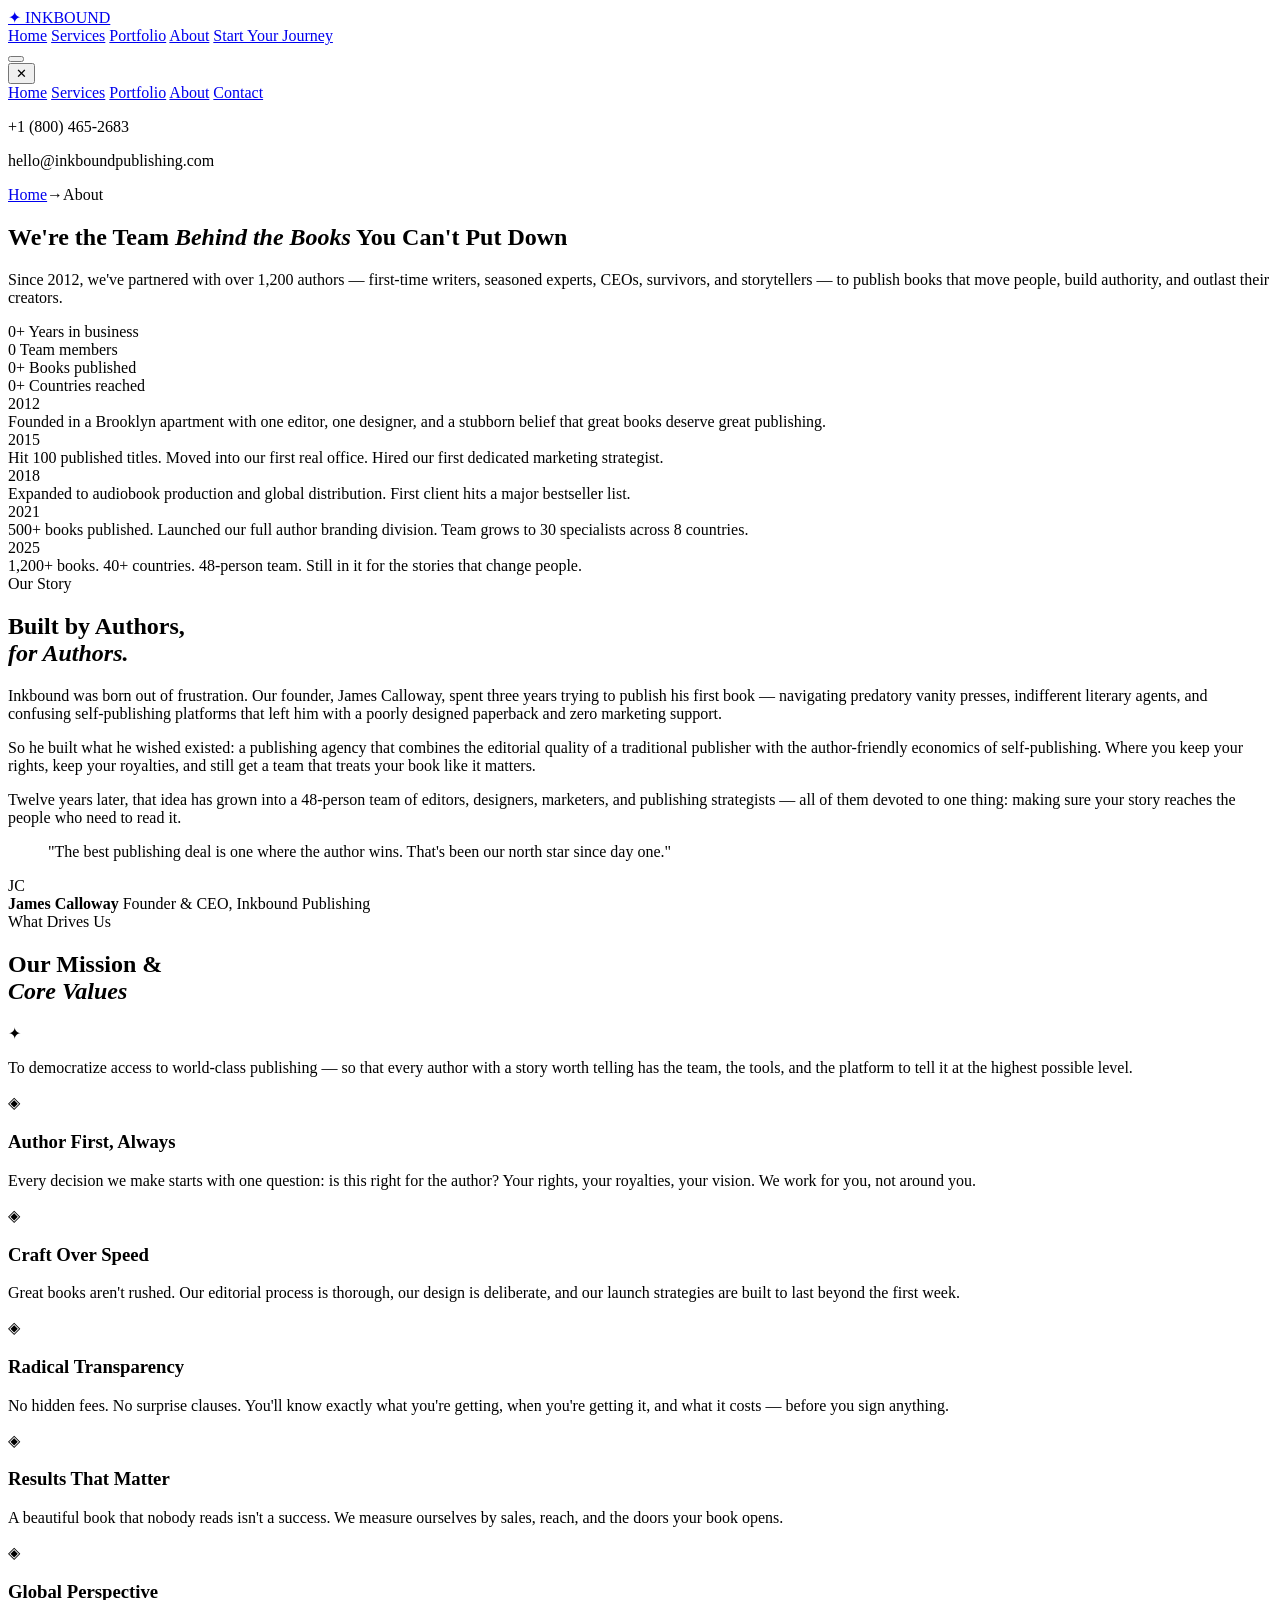
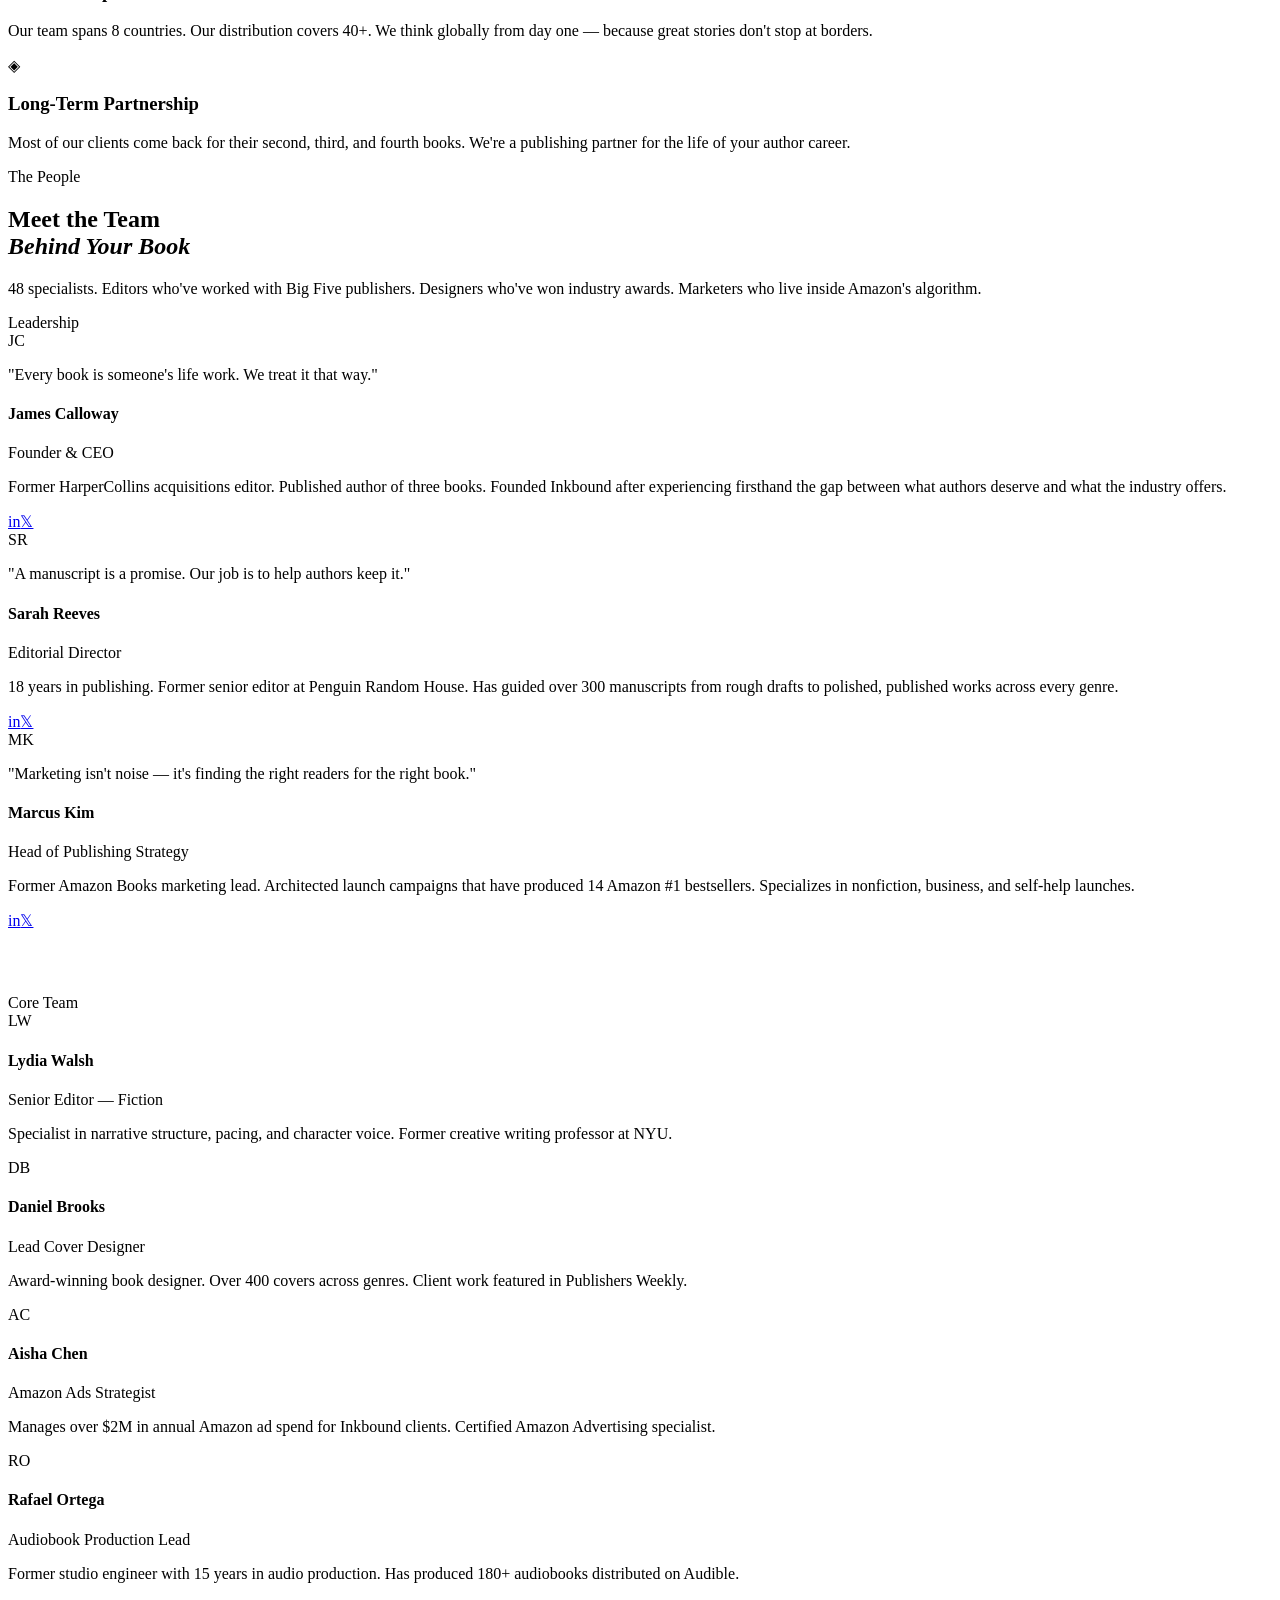
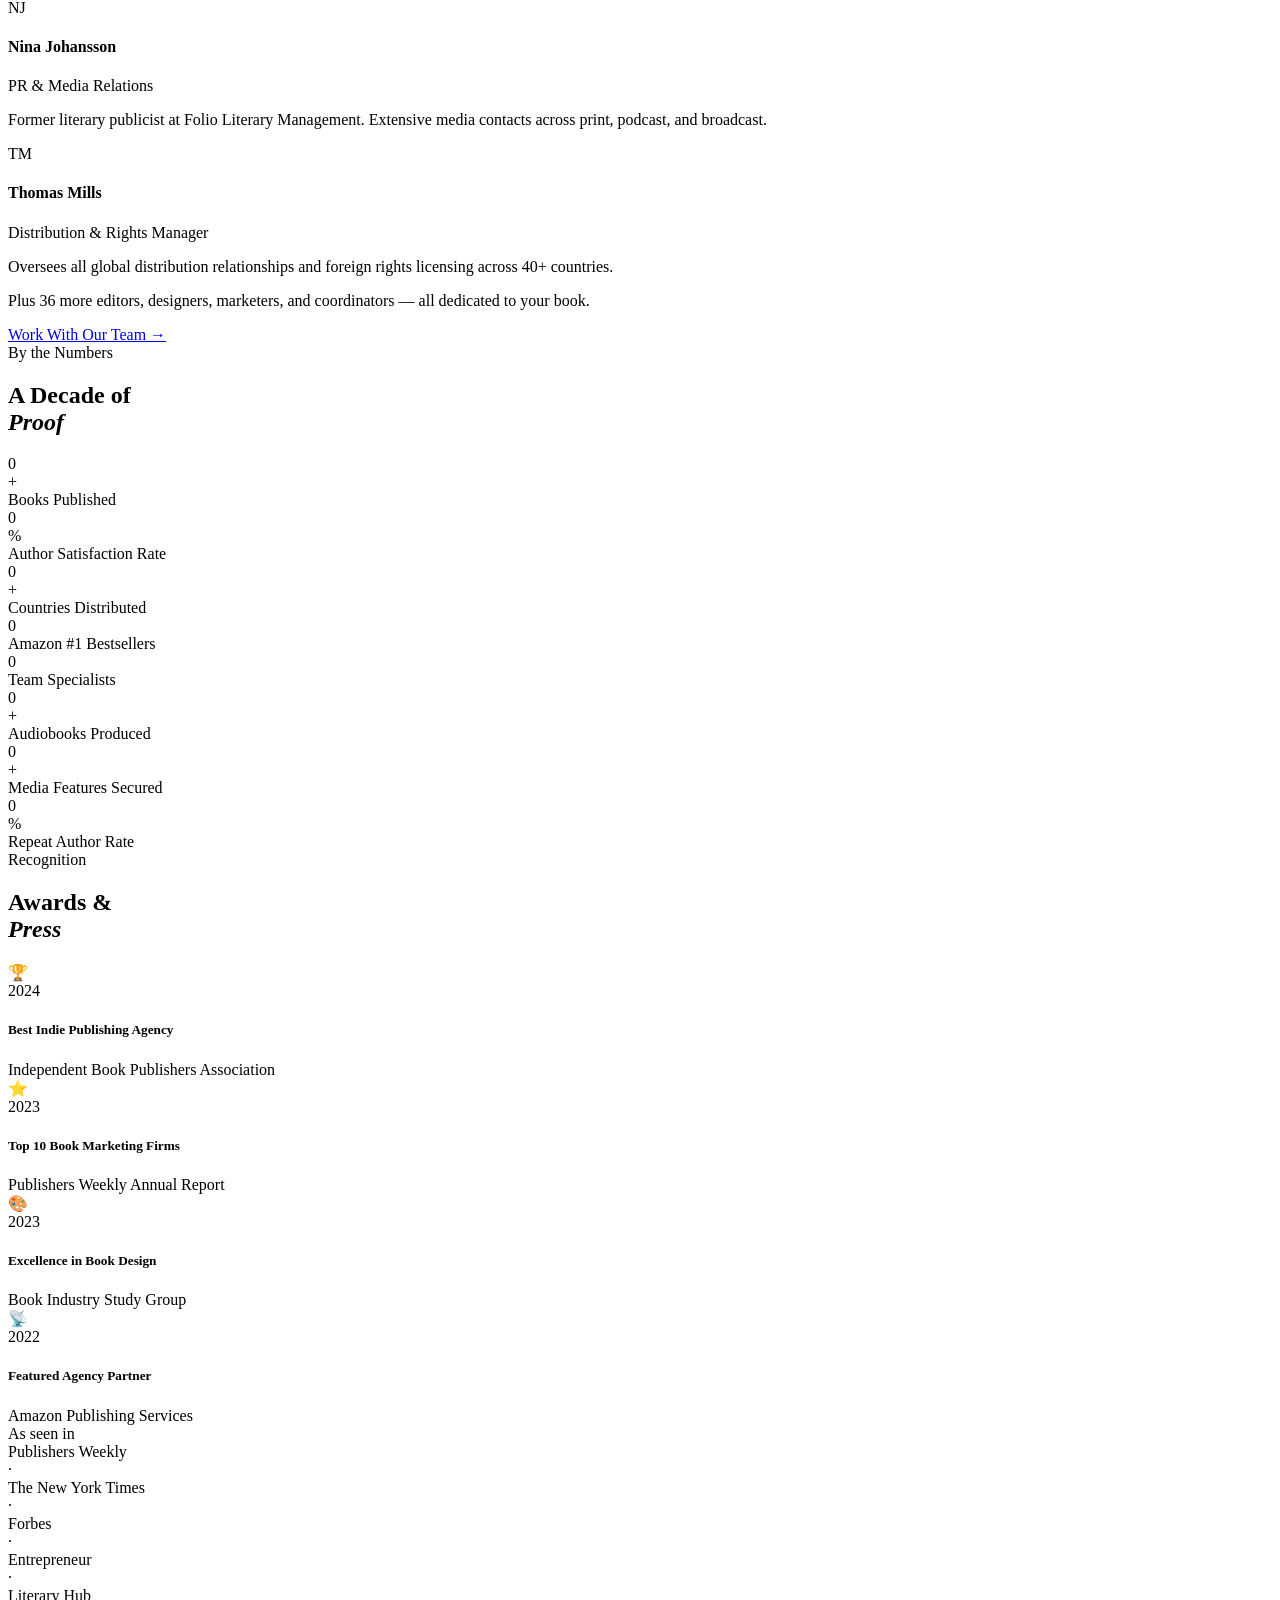
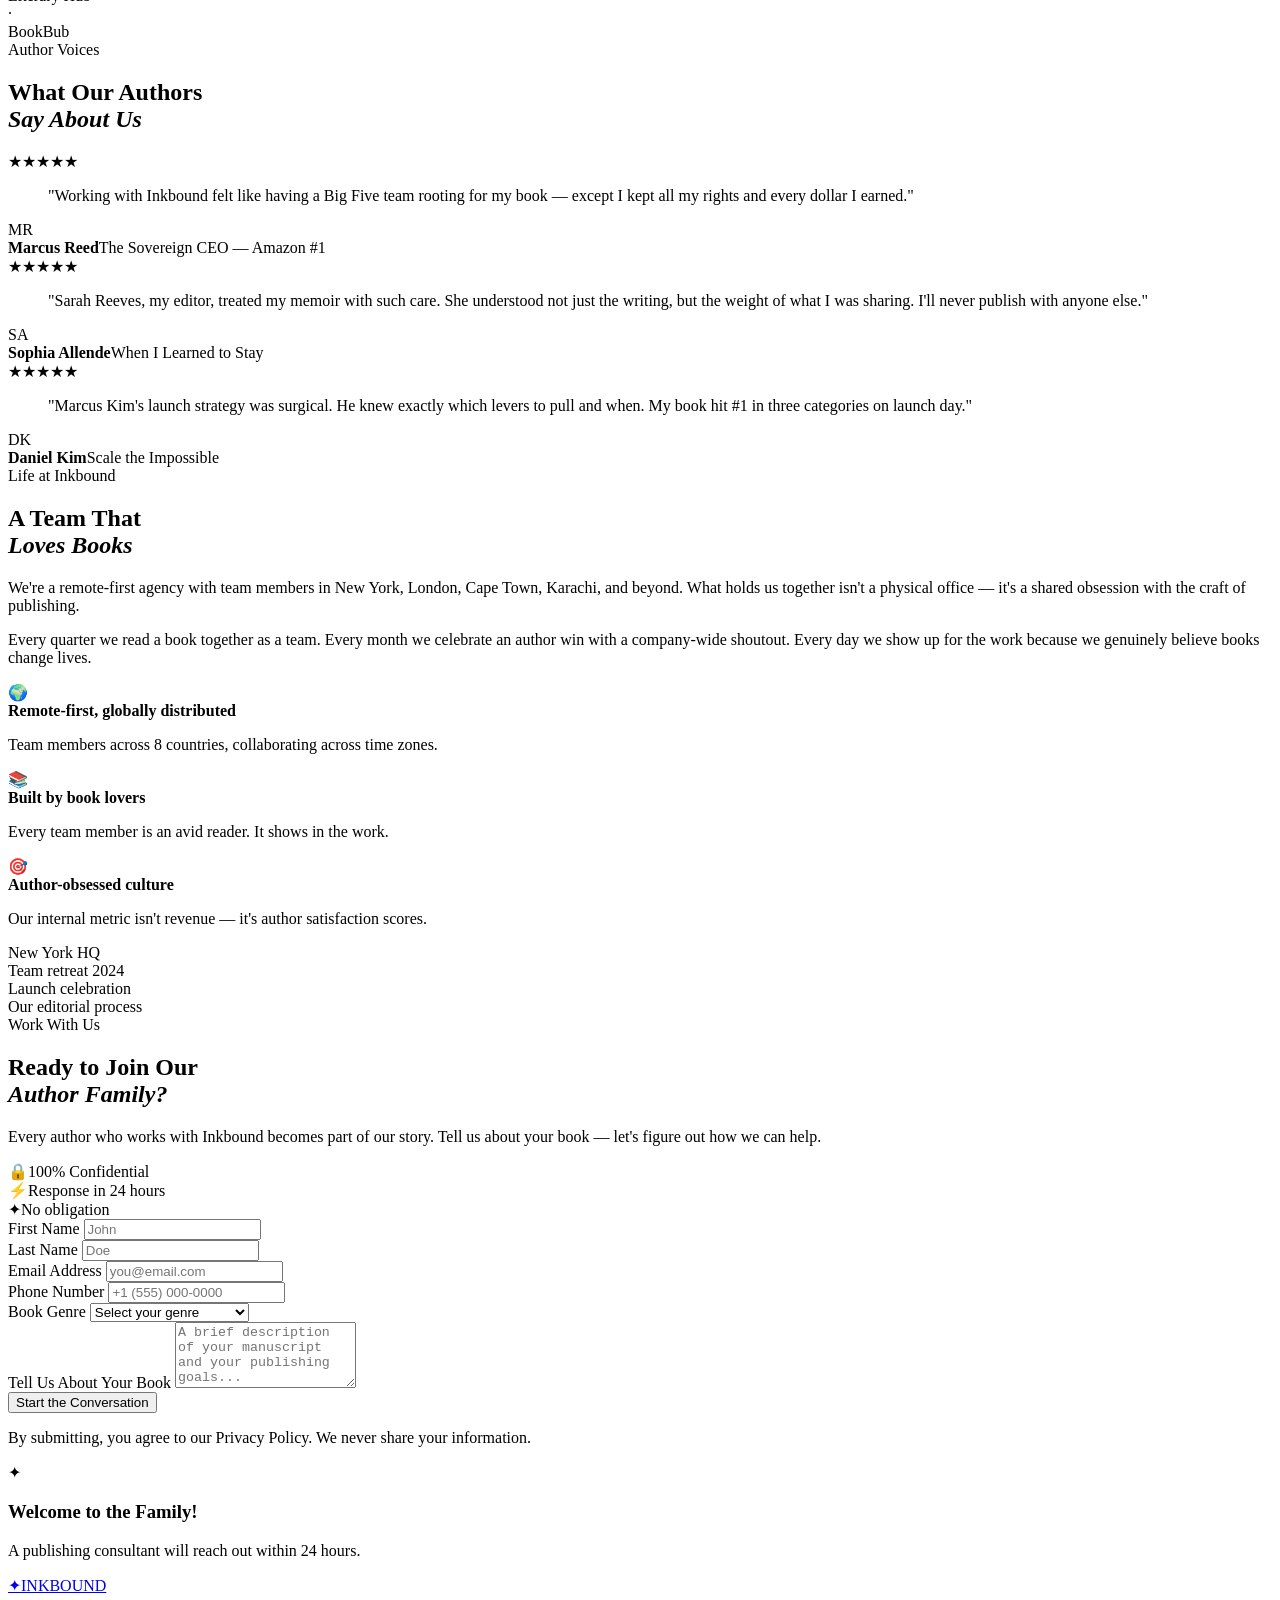
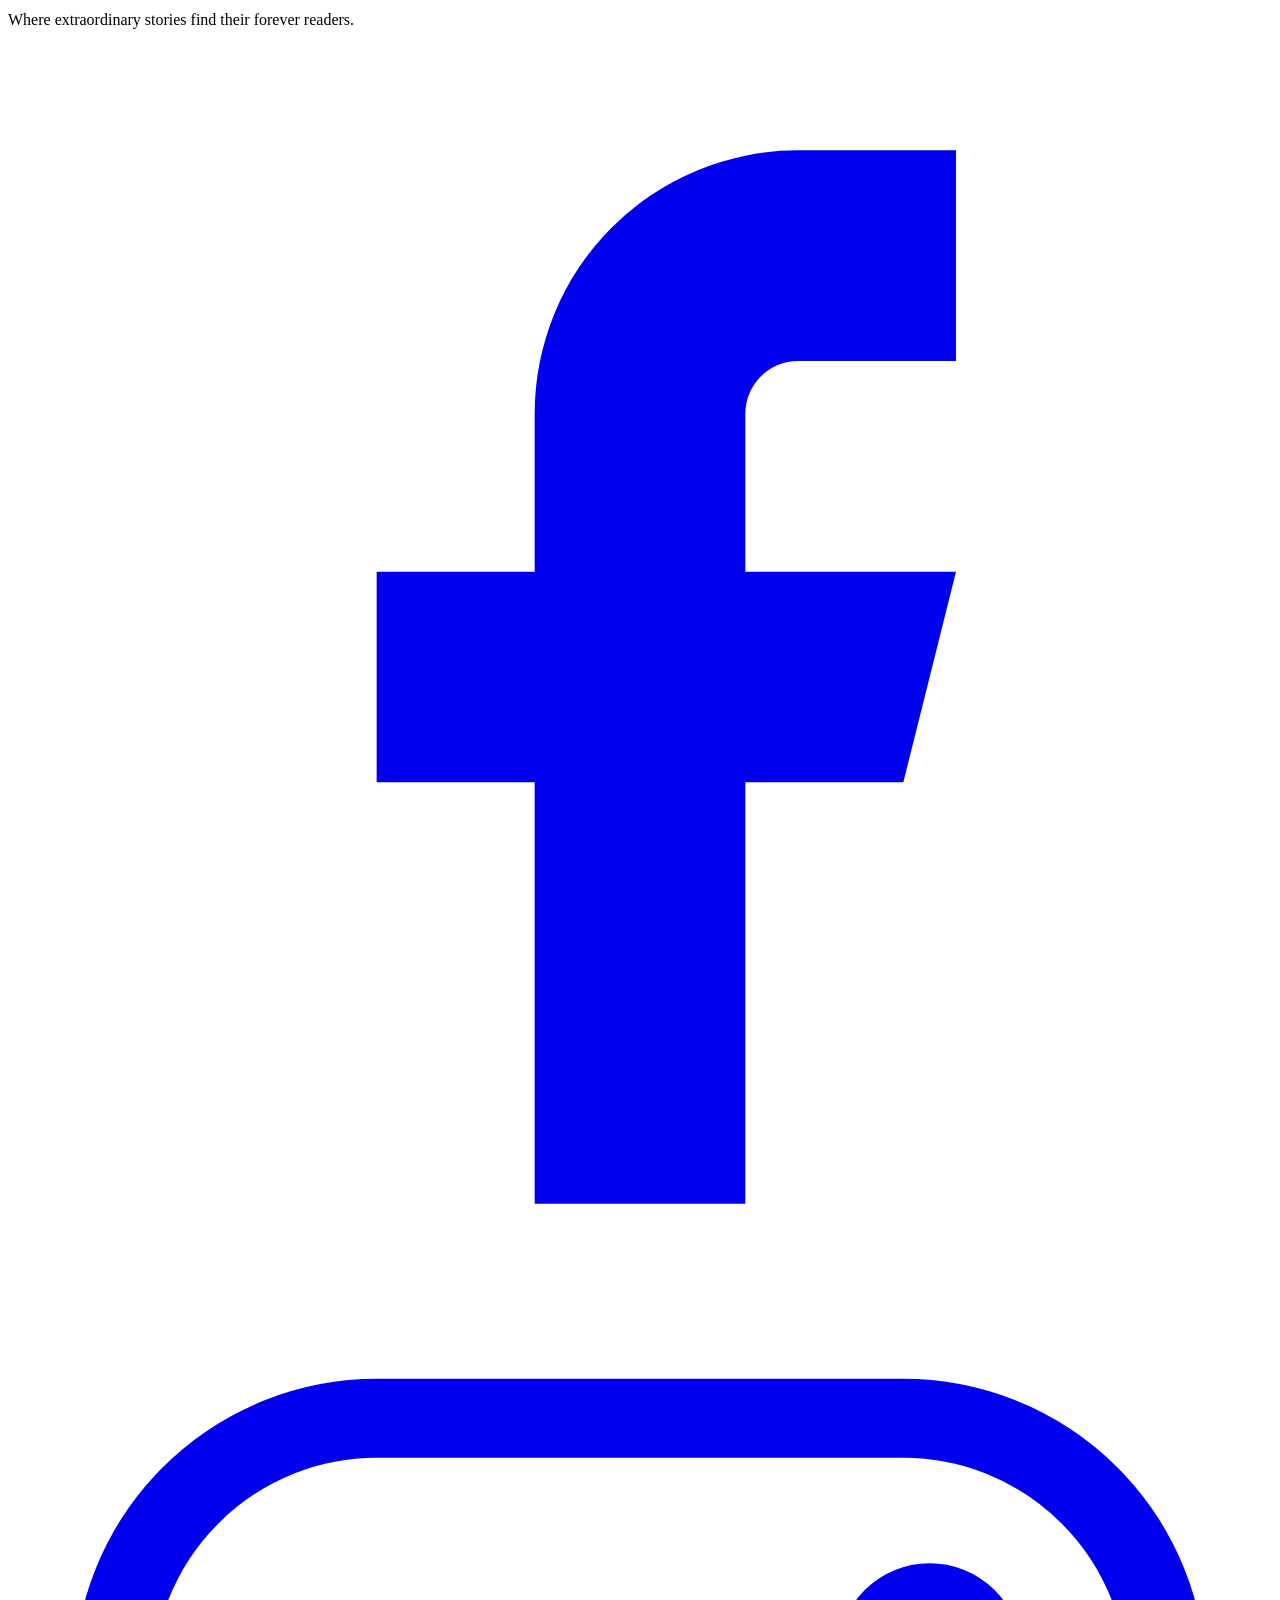
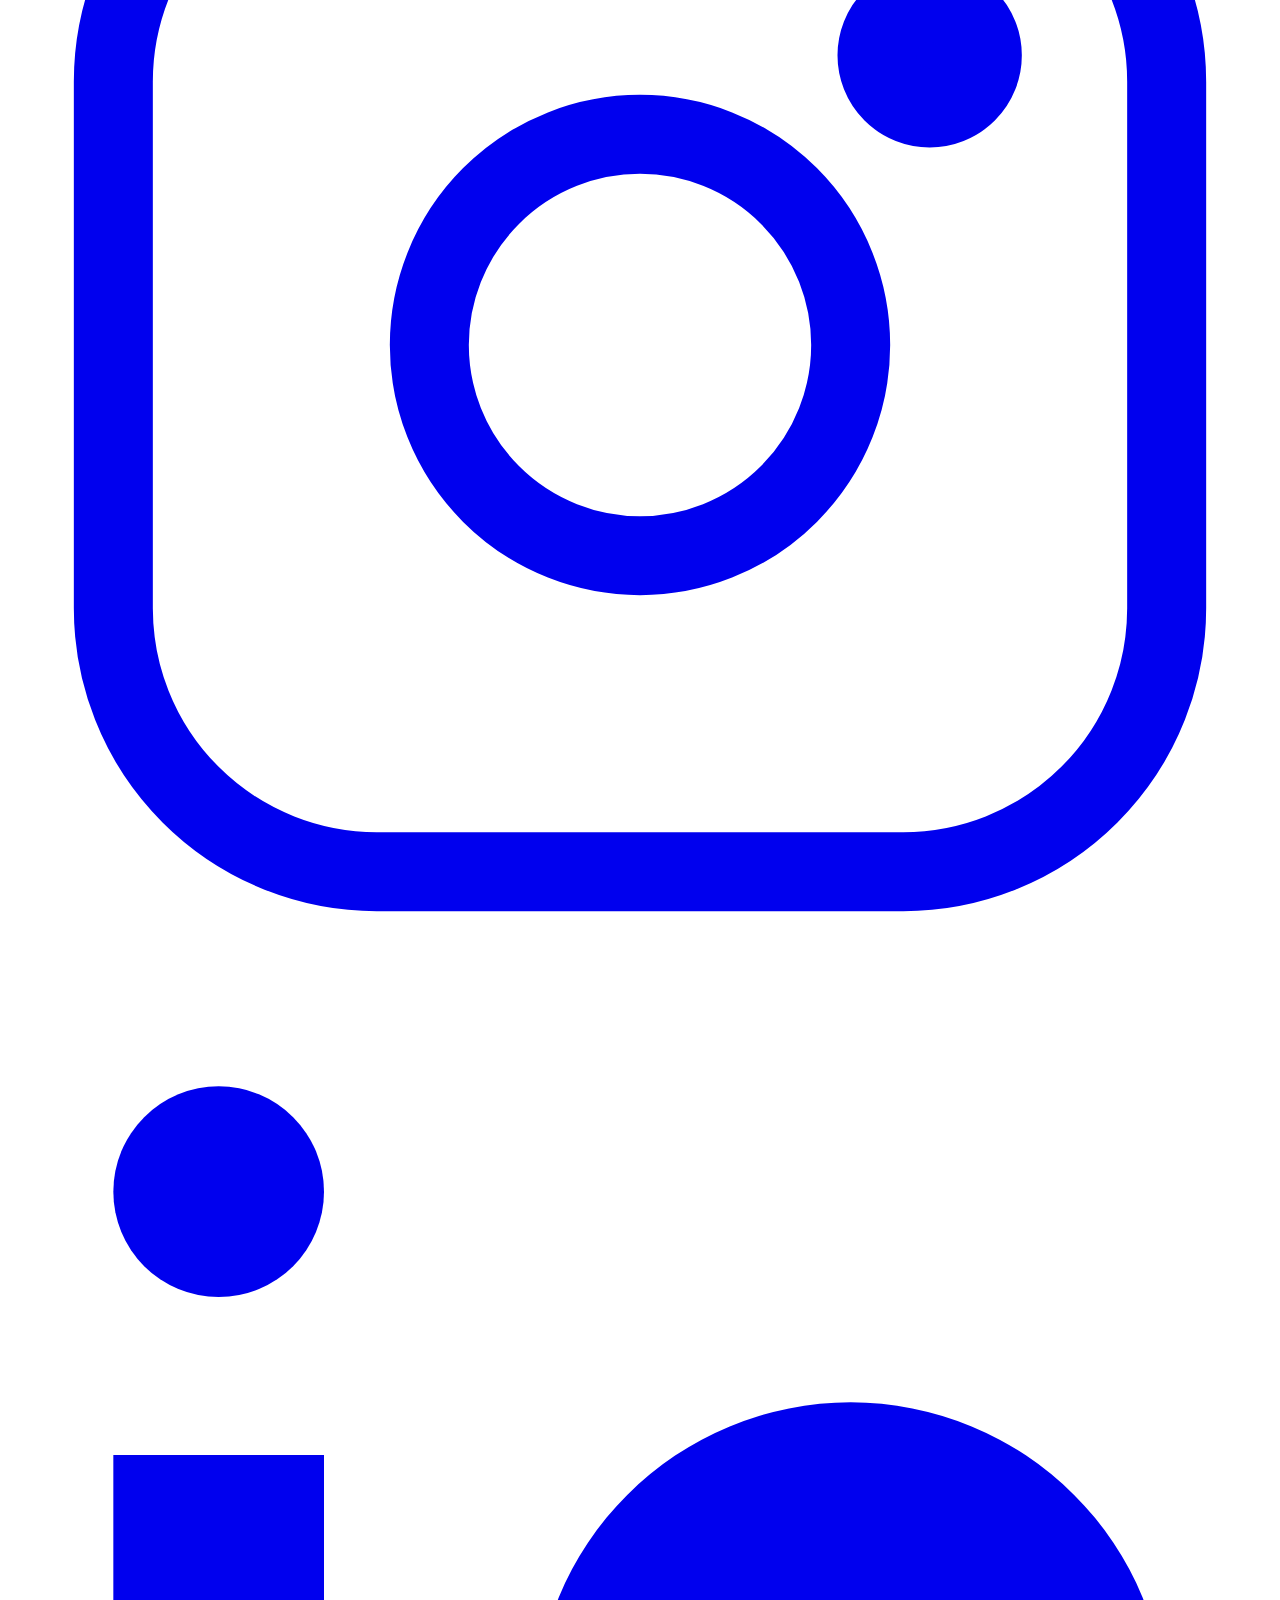
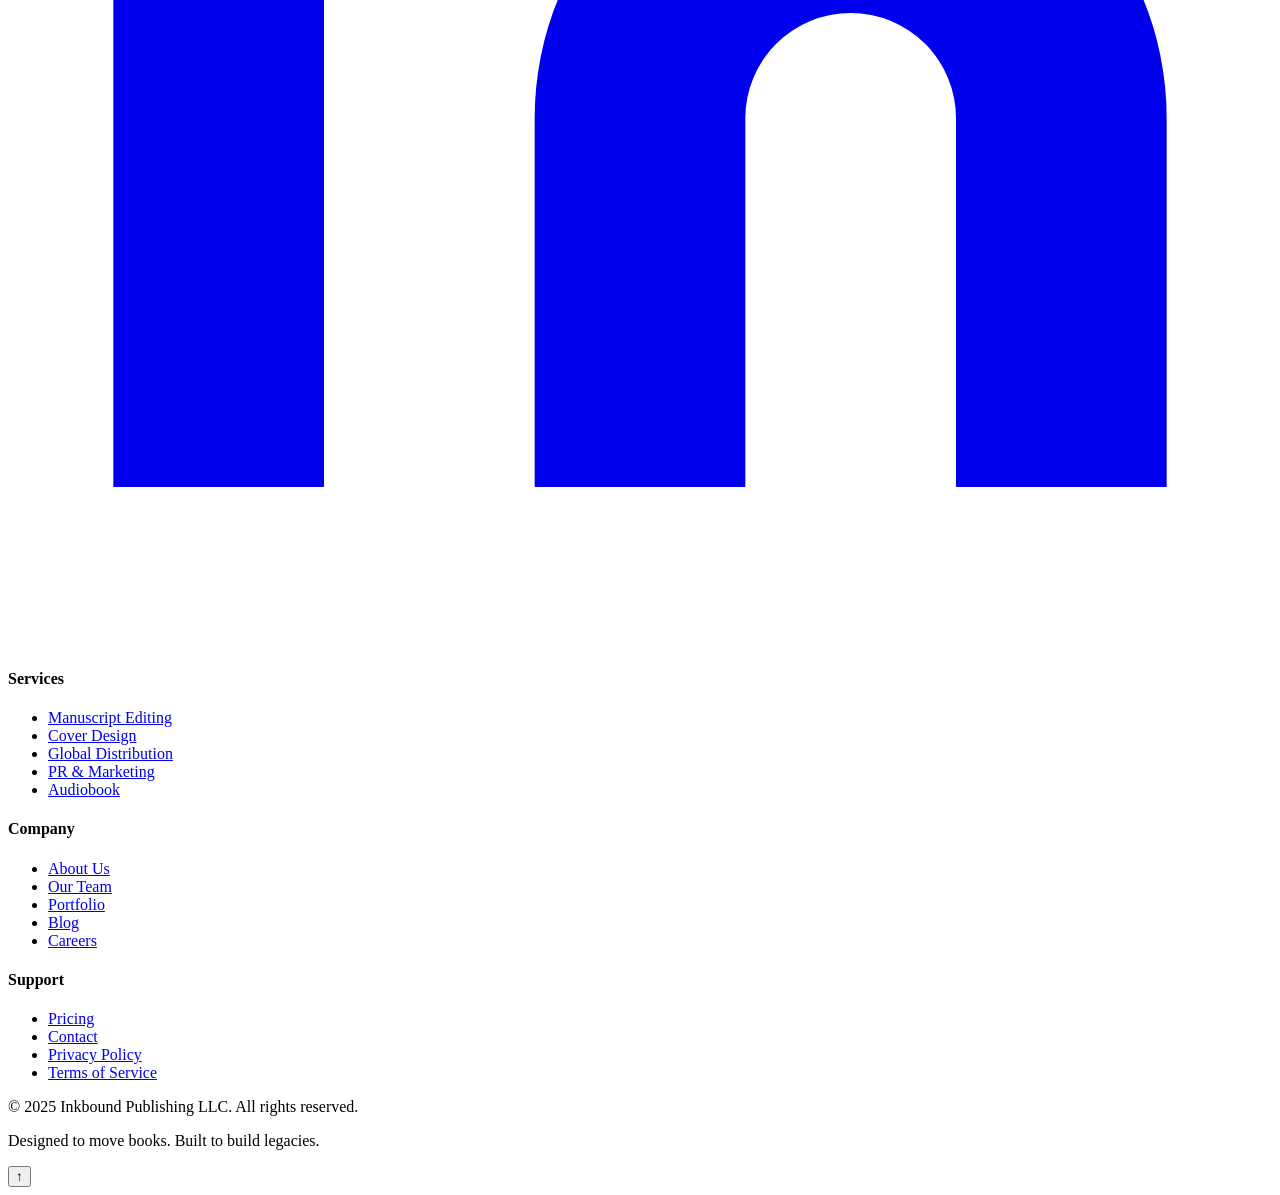
==== about.html @ 7fec06a0 "Add files via upload" ====
<!DOCTYPE html>
<html lang="en">
<head>
  <meta charset="UTF-8" />
  <meta name="viewport" content="width=device-width, initial-scale=1.0" />
  <meta name="description" content="About Inkbound Publishing — Our story, our team, our mission. Meet the editors, designers, and strategists behind 1,200+ published books." />
  <title>About Us | Inkbound Publishing</title>
  <link rel="preconnect" href="https://fonts.googleapis.com">
  <link rel="preconnect" href="https://fonts.gstatic.com" crossorigin>
  <link href="https://fonts.googleapis.com/css2?family=Cormorant+Garamond:ital,wght@0,300;0,400;0,500;0,600;1,300;1,400&family=Outfit:wght@300;400;500;600&family=Playfair+Display:ital,wght@0,700;1,500&display=swap" rel="stylesheet">
  <link rel="stylesheet" href="css/style.css" />
  <link rel="stylesheet" href="css/about.css" />
</head>
<body>
  <div class="cursor" id="cursor"></div>
  <div class="cursor-follower" id="cursorFollower"></div>

  <nav class="nav" id="nav">
    <a href="index.html" class="nav-logo">
      <span class="logo-mark">✦</span>
      <span class="logo-text">INKBOUND</span>
    </a>
    <div class="nav-links">
      <a href="index.html" class="nav-link">Home</a>
      <a href="services.html" class="nav-link">Services</a>
      <a href="#" class="nav-link">Portfolio</a>
      <a href="about.html" class="nav-link nav-link--active">About</a>
      <a href="#contact" class="nav-cta">Start Your Journey</a>
    </div>
    <button class="hamburger" id="hamburger" aria-label="Menu">
      <span></span><span></span><span></span>
    </button>
  </nav>

  <div class="mobile-nav" id="mobileNav">
    <button class="mobile-close" id="mobileClose">✕</button>
    <div class="mobile-nav-links">
      <a href="index.html">Home</a>
      <a href="services.html">Services</a>
      <a href="#">Portfolio</a>
      <a href="about.html">About</a>
      <a href="#contact">Contact</a>
    </div>
    <div class="mobile-nav-footer">
      <p>+1 (800) 465-2683</p>
      <p>hello@inkboundpublishing.com</p>
    </div>
  </div>

  <!-- HERO -->
  <section class="about-hero">
    <div class="ah-bg">
      <div class="ah-orb ah-o1"></div>
      <div class="ah-orb ah-o2"></div>
      <div class="ah-grid"></div>
      <div class="ah-particles" id="ahParticles"></div>
    </div>
    <div class="container">
      <div class="ah-content">
        <div class="ah-breadcrumb">
          <a href="index.html">Home</a><span>→</span><span>About</span>
        </div>
        <h1 class="ah-title">
          <span>We're the Team</span>
          <em>Behind the Books</em>
          <span>You Can't Put Down</span>
        </h1>
        <p class="ah-sub">Since 2012, we've partnered with over 1,200 authors — first-time writers, seasoned experts, CEOs, survivors, and storytellers — to publish books that move people, build authority, and outlast their creators.</p>
        <div class="ah-quick-stats">
          <div class="aqs-item">
            <span class="aqs-num" data-target="12">0</span><span class="aqs-suf">+</span>
            <span class="aqs-label">Years in business</span>
          </div>
          <div class="aqs-div"></div>
          <div class="aqs-item">
            <span class="aqs-num" data-target="48">0</span><span class="aqs-suf"></span>
            <span class="aqs-label">Team members</span>
          </div>
          <div class="aqs-div"></div>
          <div class="aqs-item">
            <span class="aqs-num" data-target="1200">0</span><span class="aqs-suf">+</span>
            <span class="aqs-label">Books published</span>
          </div>
          <div class="aqs-div"></div>
          <div class="aqs-item">
            <span class="aqs-num" data-target="40">0</span><span class="aqs-suf">+</span>
            <span class="aqs-label">Countries reached</span>
          </div>
        </div>
      </div>
    </div>
  </section>

  <!-- STORY -->
  <section class="story">
    <div class="container">
      <div class="story-grid">
        <div class="story-visual" data-reveal>
          <div class="story-frame">
            <div class="sf-year-stack">
              <div class="sy-item" data-reveal data-reveal-delay="1">
                <div class="syi-year">2012</div>
                <div class="syi-line"></div>
                <div class="syi-text">Founded in a Brooklyn apartment with one editor, one designer, and a stubborn belief that great books deserve great publishing.</div>
              </div>
              <div class="sy-item" data-reveal data-reveal-delay="2">
                <div class="syi-year">2015</div>
                <div class="syi-line"></div>
                <div class="syi-text">Hit 100 published titles. Moved into our first real office. Hired our first dedicated marketing strategist.</div>
              </div>
              <div class="sy-item" data-reveal data-reveal-delay="3">
                <div class="syi-year">2018</div>
                <div class="syi-line"></div>
                <div class="syi-text">Expanded to audiobook production and global distribution. First client hits a major bestseller list.</div>
              </div>
              <div class="sy-item" data-reveal data-reveal-delay="4">
                <div class="syi-year">2021</div>
                <div class="syi-line"></div>
                <div class="syi-text">500+ books published. Launched our full author branding division. Team grows to 30 specialists across 8 countries.</div>
              </div>
              <div class="sy-item" data-reveal data-reveal-delay="5">
                <div class="syi-year">2025</div>
                <div class="syi-line"></div>
                <div class="syi-text">1,200+ books. 40+ countries. 48-person team. Still in it for the stories that change people.</div>
              </div>
            </div>
          </div>
        </div>
        <div class="story-text" data-reveal data-reveal-delay="2">
          <div class="section-eyebrow">Our Story</div>
          <h2 class="section-title">Built by Authors,<br/><em>for Authors.</em></h2>
          <p>Inkbound was born out of frustration. Our founder, James Calloway, spent three years trying to publish his first book — navigating predatory vanity presses, indifferent literary agents, and confusing self-publishing platforms that left him with a poorly designed paperback and zero marketing support.</p>
          <p>So he built what he wished existed: a publishing agency that combines the editorial quality of a traditional publisher with the author-friendly economics of self-publishing. Where you keep your rights, keep your royalties, and still get a team that treats your book like it matters.</p>
          <p>Twelve years later, that idea has grown into a 48-person team of editors, designers, marketers, and publishing strategists — all of them devoted to one thing: making sure your story reaches the people who need to read it.</p>
          <div class="story-quote">
            <blockquote>"The best publishing deal is one where the author wins. That's been our north star since day one."</blockquote>
            <div class="sq-attr">
              <div class="sq-avatar">JC</div>
              <div>
                <strong>James Calloway</strong>
                <span>Founder & CEO, Inkbound Publishing</span>
              </div>
            </div>
          </div>
        </div>
      </div>
    </div>
  </section>

  <!-- MISSION + VALUES -->
  <section class="mission">
    <div class="mission-bg"><div class="mb-orb"></div></div>
    <div class="container">
      <div class="section-header">
        <div class="section-eyebrow">What Drives Us</div>
        <h2 class="section-title">Our Mission &<br/><em>Core Values</em></h2>
      </div>
      <div class="mission-statement" data-reveal>
        <div class="ms-mark">✦</div>
        <p>To democratize access to world-class publishing — so that every author with a story worth telling has the team, the tools, and the platform to tell it at the highest possible level.</p>
      </div>
      <div class="values-grid">
        <div class="value-card" data-reveal data-reveal-delay="1">
          <div class="vc-icon">◈</div>
          <h3>Author First, Always</h3>
          <p>Every decision we make starts with one question: is this right for the author? Your rights, your royalties, your vision. We work for you, not around you.</p>
        </div>
        <div class="value-card" data-reveal data-reveal-delay="2">
          <div class="vc-icon">◈</div>
          <h3>Craft Over Speed</h3>
          <p>Great books aren't rushed. Our editorial process is thorough, our design is deliberate, and our launch strategies are built to last beyond the first week.</p>
        </div>
        <div class="value-card" data-reveal data-reveal-delay="3">
          <div class="vc-icon">◈</div>
          <h3>Radical Transparency</h3>
          <p>No hidden fees. No surprise clauses. You'll know exactly what you're getting, when you're getting it, and what it costs — before you sign anything.</p>
        </div>
        <div class="value-card" data-reveal data-reveal-delay="4">
          <div class="vc-icon">◈</div>
          <h3>Results That Matter</h3>
          <p>A beautiful book that nobody reads isn't a success. We measure ourselves by sales, reach, and the doors your book opens.</p>
        </div>
        <div class="value-card" data-reveal data-reveal-delay="5">
          <div class="vc-icon">◈</div>
          <h3>Global Perspective</h3>
          <p>Our team spans 8 countries. Our distribution covers 40+. We think globally from day one — because great stories don't stop at borders.</p>
        </div>
        <div class="value-card" data-reveal data-reveal-delay="1">
          <div class="vc-icon">◈</div>
          <h3>Long-Term Partnership</h3>
          <p>Most of our clients come back for their second, third, and fourth books. We're a publishing partner for the life of your author career.</p>
        </div>
      </div>
    </div>
  </section>

  <!-- TEAM -->
  <section class="team" id="team">
    <div class="container">
      <div class="section-header">
        <div class="section-eyebrow">The People</div>
        <h2 class="section-title">Meet the Team<br/><em>Behind Your Book</em></h2>
        <p class="section-sub">48 specialists. Editors who've worked with Big Five publishers. Designers who've won industry awards. Marketers who live inside Amazon's algorithm.</p>
      </div>
      <div class="team-sub-label">Leadership</div>
      <div class="team-grid team-grid--leadership">
        <div class="team-card tc-featured" data-reveal>
          <div class="tc-glow"></div>
          <div class="tc-photo tp-jc">
            <div class="tcp-initials">JC</div>
            <div class="tcp-overlay"><p>"Every book is someone's life work. We treat it that way."</p></div>
          </div>
          <div class="tc-info">
            <h4>James Calloway</h4>
            <span class="tc-role">Founder & CEO</span>
            <p>Former HarperCollins acquisitions editor. Published author of three books. Founded Inkbound after experiencing firsthand the gap between what authors deserve and what the industry offers.</p>
            <div class="tc-social"><a href="#">in</a><a href="#">𝕏</a></div>
          </div>
        </div>
        <div class="team-card tc-featured" data-reveal data-reveal-delay="2">
          <div class="tc-glow"></div>
          <div class="tc-photo tp-sr">
            <div class="tcp-initials">SR</div>
            <div class="tcp-overlay"><p>"A manuscript is a promise. Our job is to help authors keep it."</p></div>
          </div>
          <div class="tc-info">
            <h4>Sarah Reeves</h4>
            <span class="tc-role">Editorial Director</span>
            <p>18 years in publishing. Former senior editor at Penguin Random House. Has guided over 300 manuscripts from rough drafts to polished, published works across every genre.</p>
            <div class="tc-social"><a href="#">in</a><a href="#">𝕏</a></div>
          </div>
        </div>
        <div class="team-card tc-featured" data-reveal data-reveal-delay="3">
          <div class="tc-glow"></div>
          <div class="tc-photo tp-mk">
            <div class="tcp-initials">MK</div>
            <div class="tcp-overlay"><p>"Marketing isn't noise — it's finding the right readers for the right book."</p></div>
          </div>
          <div class="tc-info">
            <h4>Marcus Kim</h4>
            <span class="tc-role">Head of Publishing Strategy</span>
            <p>Former Amazon Books marketing lead. Architected launch campaigns that have produced 14 Amazon #1 bestsellers. Specializes in nonfiction, business, and self-help launches.</p>
            <div class="tc-social"><a href="#">in</a><a href="#">𝕏</a></div>
          </div>
        </div>
      </div>

      <div class="team-sub-label" style="margin-top:64px">Core Team</div>
      <div class="team-grid team-grid--core">
        <div class="team-card" data-reveal data-reveal-delay="1">
          <div class="tc-glow"></div>
          <div class="tc-photo-sm tp-lw"><div class="tcp-initials">LW</div></div>
          <div class="tc-info">
            <h4>Lydia Walsh</h4>
            <span class="tc-role">Senior Editor — Fiction</span>
            <p>Specialist in narrative structure, pacing, and character voice. Former creative writing professor at NYU.</p>
          </div>
        </div>
        <div class="team-card" data-reveal data-reveal-delay="2">
          <div class="tc-glow"></div>
          <div class="tc-photo-sm tp-db"><div class="tcp-initials">DB</div></div>
          <div class="tc-info">
            <h4>Daniel Brooks</h4>
            <span class="tc-role">Lead Cover Designer</span>
            <p>Award-winning book designer. Over 400 covers across genres. Client work featured in Publishers Weekly.</p>
          </div>
        </div>
        <div class="team-card" data-reveal data-reveal-delay="3">
          <div class="tc-glow"></div>
          <div class="tc-photo-sm tp-ac"><div class="tcp-initials">AC</div></div>
          <div class="tc-info">
            <h4>Aisha Chen</h4>
            <span class="tc-role">Amazon Ads Strategist</span>
            <p>Manages over $2M in annual Amazon ad spend for Inkbound clients. Certified Amazon Advertising specialist.</p>
          </div>
        </div>
        <div class="team-card" data-reveal data-reveal-delay="4">
          <div class="tc-glow"></div>
          <div class="tc-photo-sm tp-ro"><div class="tcp-initials">RO</div></div>
          <div class="tc-info">
            <h4>Rafael Ortega</h4>
            <span class="tc-role">Audiobook Production Lead</span>
            <p>Former studio engineer with 15 years in audio production. Has produced 180+ audiobooks distributed on Audible.</p>
          </div>
        </div>
        <div class="team-card" data-reveal data-reveal-delay="1">
          <div class="tc-glow"></div>
          <div class="tc-photo-sm tp-nj"><div class="tcp-initials">NJ</div></div>
          <div class="tc-info">
            <h4>Nina Johansson</h4>
            <span class="tc-role">PR & Media Relations</span>
            <p>Former literary publicist at Folio Literary Management. Extensive media contacts across print, podcast, and broadcast.</p>
          </div>
        </div>
        <div class="team-card" data-reveal data-reveal-delay="2">
          <div class="tc-glow"></div>
          <div class="tc-photo-sm tp-tm"><div class="tcp-initials">TM</div></div>
          <div class="tc-info">
            <h4>Thomas Mills</h4>
            <span class="tc-role">Distribution & Rights Manager</span>
            <p>Oversees all global distribution relationships and foreign rights licensing across 40+ countries.</p>
          </div>
        </div>
      </div>
      <div class="team-cta" data-reveal>
        <p>Plus 36 more editors, designers, marketers, and coordinators — all dedicated to your book.</p>
        <a href="#contact" class="btn-ghost"><span>Work With Our Team →</span></a>
      </div>
    </div>
  </section>

  <!-- BY THE NUMBERS -->
  <section class="numbers">
    <div class="numbers-bg">
      <div class="nb-orb nb-o1"></div>
      <div class="nb-orb nb-o2"></div>
    </div>
    <div class="container">
      <div class="section-header">
        <div class="section-eyebrow">By the Numbers</div>
        <h2 class="section-title">A Decade of<br/><em>Proof</em></h2>
      </div>
      <div class="numbers-grid">
        <div class="num-card" data-reveal data-reveal-delay="1">
          <div class="nc-num" data-target="1200">0</div><div class="nc-suf">+</div>
          <div class="nc-label">Books Published</div>
          <div class="nc-bar"><div class="nc-fill" style="--w:100%"></div></div>
        </div>
        <div class="num-card" data-reveal data-reveal-delay="2">
          <div class="nc-num" data-target="98">0</div><div class="nc-suf">%</div>
          <div class="nc-label">Author Satisfaction Rate</div>
          <div class="nc-bar"><div class="nc-fill" style="--w:98%"></div></div>
        </div>
        <div class="num-card" data-reveal data-reveal-delay="3">
          <div class="nc-num" data-target="40">0</div><div class="nc-suf">+</div>
          <div class="nc-label">Countries Distributed</div>
          <div class="nc-bar"><div class="nc-fill" style="--w:85%"></div></div>
        </div>
        <div class="num-card" data-reveal data-reveal-delay="4">
          <div class="nc-num" data-target="14">0</div><div class="nc-suf"></div>
          <div class="nc-label">Amazon #1 Bestsellers</div>
          <div class="nc-bar"><div class="nc-fill" style="--w:60%"></div></div>
        </div>
        <div class="num-card" data-reveal data-reveal-delay="1">
          <div class="nc-num" data-target="48">0</div><div class="nc-suf"></div>
          <div class="nc-label">Team Specialists</div>
          <div class="nc-bar"><div class="nc-fill" style="--w:75%"></div></div>
        </div>
        <div class="num-card" data-reveal data-reveal-delay="2">
          <div class="nc-num" data-target="180">0</div><div class="nc-suf">+</div>
          <div class="nc-label">Audiobooks Produced</div>
          <div class="nc-bar"><div class="nc-fill" style="--w:70%"></div></div>
        </div>
        <div class="num-card" data-reveal data-reveal-delay="3">
          <div class="nc-num" data-target="300">0</div><div class="nc-suf">+</div>
          <div class="nc-label">Media Features Secured</div>
          <div class="nc-bar"><div class="nc-fill" style="--w:80%"></div></div>
        </div>
        <div class="num-card" data-reveal data-reveal-delay="4">
          <div class="nc-num" data-target="72">0</div><div class="nc-suf">%</div>
          <div class="nc-label">Repeat Author Rate</div>
          <div class="nc-bar"><div class="nc-fill" style="--w:72%"></div></div>
        </div>
      </div>
    </div>
  </section>

  <!-- AWARDS -->
  <section class="awards">
    <div class="container">
      <div class="section-header">
        <div class="section-eyebrow">Recognition</div>
        <h2 class="section-title">Awards &<br/><em>Press</em></h2>
      </div>
      <div class="awards-grid">
        <div class="award-card" data-reveal data-reveal-delay="1">
          <div class="awc-icon">🏆</div>
          <div class="awc-info">
            <div class="awc-year">2024</div>
            <h5>Best Indie Publishing Agency</h5>
            <span>Independent Book Publishers Association</span>
          </div>
        </div>
        <div class="award-card" data-reveal data-reveal-delay="2">
          <div class="awc-icon">⭐</div>
          <div class="awc-info">
            <div class="awc-year">2023</div>
            <h5>Top 10 Book Marketing Firms</h5>
            <span>Publishers Weekly Annual Report</span>
          </div>
        </div>
        <div class="award-card" data-reveal data-reveal-delay="3">
          <div class="awc-icon">🎨</div>
          <div class="awc-info">
            <div class="awc-year">2023</div>
            <h5>Excellence in Book Design</h5>
            <span>Book Industry Study Group</span>
          </div>
        </div>
        <div class="award-card" data-reveal data-reveal-delay="4">
          <div class="awc-icon">📡</div>
          <div class="awc-info">
            <div class="awc-year">2022</div>
            <h5>Featured Agency Partner</h5>
            <span>Amazon Publishing Services</span>
          </div>
        </div>
      </div>
      <div class="press-strip" data-reveal>
        <div class="ps-label">As seen in</div>
        <div class="ps-logos">
          <div class="psl-item">Publishers Weekly</div>
          <div class="psl-dot">·</div>
          <div class="psl-item">The New York Times</div>
          <div class="psl-dot">·</div>
          <div class="psl-item">Forbes</div>
          <div class="psl-dot">·</div>
          <div class="psl-item">Entrepreneur</div>
          <div class="psl-dot">·</div>
          <div class="psl-item">Literary Hub</div>
          <div class="psl-dot">·</div>
          <div class="psl-item">BookBub</div>
        </div>
      </div>
    </div>
  </section>

  <!-- TESTIMONIALS -->
  <section class="about-testimonials">
    <div class="at-bg"><div class="at-orb"></div></div>
    <div class="container">
      <div class="section-header">
        <div class="section-eyebrow">Author Voices</div>
        <h2 class="section-title">What Our Authors<br/><em>Say About Us</em></h2>
      </div>
      <div class="at-grid">
        <div class="at-card" data-reveal data-reveal-delay="1">
          <div class="atc-stars">★★★★★</div>
          <blockquote>"Working with Inkbound felt like having a Big Five team rooting for my book — except I kept all my rights and every dollar I earned."</blockquote>
          <div class="atc-author">
            <div class="atc-avatar av-1">MR</div>
            <div><strong>Marcus Reed</strong><span>The Sovereign CEO — Amazon #1</span></div>
          </div>
        </div>
        <div class="at-card" data-reveal data-reveal-delay="2">
          <div class="atc-stars">★★★★★</div>
          <blockquote>"Sarah Reeves, my editor, treated my memoir with such care. She understood not just the writing, but the weight of what I was sharing. I'll never publish with anyone else."</blockquote>
          <div class="atc-author">
            <div class="atc-avatar av-2">SA</div>
            <div><strong>Sophia Allende</strong><span>When I Learned to Stay</span></div>
          </div>
        </div>
        <div class="at-card" data-reveal data-reveal-delay="3">
          <div class="atc-stars">★★★★★</div>
          <blockquote>"Marcus Kim's launch strategy was surgical. He knew exactly which levers to pull and when. My book hit #1 in three categories on launch day."</blockquote>
          <div class="atc-author">
            <div class="atc-avatar av-3">DK</div>
            <div><strong>Daniel Kim</strong><span>Scale the Impossible</span></div>
          </div>
        </div>
      </div>
    </div>
  </section>

  <!-- CULTURE -->
  <section class="culture">
    <div class="container">
      <div class="culture-grid">
        <div class="culture-text" data-reveal>
          <div class="section-eyebrow">Life at Inkbound</div>
          <h2 class="section-title">A Team That<br/><em>Loves Books</em></h2>
          <p>We're a remote-first agency with team members in New York, London, Cape Town, Karachi, and beyond. What holds us together isn't a physical office — it's a shared obsession with the craft of publishing.</p>
          <p>Every quarter we read a book together as a team. Every month we celebrate an author win with a company-wide shoutout. Every day we show up for the work because we genuinely believe books change lives.</p>
          <div class="culture-perks">
            <div class="cp-item">
              <span class="cp-icon">🌍</span>
              <div><strong>Remote-first, globally distributed</strong><p>Team members across 8 countries, collaborating across time zones.</p></div>
            </div>
            <div class="cp-item">
              <span class="cp-icon">📚</span>
              <div><strong>Built by book lovers</strong><p>Every team member is an avid reader. It shows in the work.</p></div>
            </div>
            <div class="cp-item">
              <span class="cp-icon">🎯</span>
              <div><strong>Author-obsessed culture</strong><p>Our internal metric isn't revenue — it's author satisfaction scores.</p></div>
            </div>
          </div>
        </div>
        <div class="culture-visual" data-reveal data-reveal-delay="2">
          <div class="cv-mosaic">
            <div class="cvm-item cvm-large">
              <div class="cvmi-inner cvmi-1"><span class="cvmi-label">New York HQ</span></div>
            </div>
            <div class="cvm-item">
              <div class="cvmi-inner cvmi-2"><span class="cvmi-label">Team retreat 2024</span></div>
            </div>
            <div class="cvm-item">
              <div class="cvmi-inner cvmi-3"><span class="cvmi-label">Launch celebration</span></div>
            </div>
            <div class="cvm-item cvm-wide">
              <div class="cvmi-inner cvmi-4"><span class="cvmi-label">Our editorial process</span></div>
            </div>
          </div>
        </div>
      </div>
    </div>
  </section>

  <!-- CTA + CONTACT -->
  <section class="about-cta" id="contact">
    <div class="acta-bg"><div class="acta-glow"></div></div>
    <div class="container">
      <div class="about-cta-grid">
        <div class="acta-text" data-reveal>
          <div class="section-eyebrow">Work With Us</div>
          <h2 class="section-title">Ready to Join Our<br/><em>Author Family?</em></h2>
          <p>Every author who works with Inkbound becomes part of our story. Tell us about your book — let's figure out how we can help.</p>
          <div class="acta-trust">
            <div class="att-item"><span class="att-icon">🔒</span><span>100% Confidential</span></div>
            <div class="att-item"><span class="att-icon">⚡</span><span>Response in 24 hours</span></div>
            <div class="att-item"><span class="att-icon">✦</span><span>No obligation</span></div>
          </div>
        </div>
        <div class="contact-form-wrap" data-reveal data-reveal-delay="2">
          <form class="contact-form" id="contactForm" novalidate>
            <div class="form-row">
              <div class="form-group">
                <label for="fname">First Name</label>
                <input type="text" id="fname" placeholder="John" required />
              </div>
              <div class="form-group">
                <label for="lname">Last Name</label>
                <input type="text" id="lname" placeholder="Doe" required />
              </div>
            </div>
            <div class="form-group">
              <label for="email">Email Address</label>
              <input type="email" id="email" placeholder="you@email.com" required />
            </div>
            <div class="form-group">
              <label for="phone">Phone Number</label>
              <input type="tel" id="phone" placeholder="+1 (555) 000-0000" />
            </div>
            <div class="form-group">
              <label for="genre">Book Genre</label>
              <select id="genre">
                <option value="">Select your genre</option>
                <option>Business & Leadership</option>
                <option>Memoir & Biography</option>
                <option>Self-Help & Wellness</option>
                <option>Fiction & Thriller</option>
                <option>Spiritual & Faith</option>
                <option>Children's Book</option>
                <option>Other</option>
              </select>
            </div>
            <div class="form-group">
              <label for="message">Tell Us About Your Book</label>
              <textarea id="message" rows="4" placeholder="A brief description of your manuscript and your publishing goals..."></textarea>
            </div>
            <button type="submit" class="btn-primary btn-full">
              <span>Start the Conversation</span>
              <div class="btn-shine"></div>
            </button>
            <p class="form-disclaimer">By submitting, you agree to our Privacy Policy. We never share your information.</p>
          </form>
          <div class="form-success" id="formSuccess">
            <div class="success-icon">✦</div>
            <h3>Welcome to the Family!</h3>
            <p>A publishing consultant will reach out within 24 hours.</p>
          </div>
        </div>
      </div>
    </div>
  </section>

  <!-- FOOTER -->
  <footer class="footer">
    <div class="container">
      <div class="footer-top">
        <div class="footer-brand">
          <a href="index.html" class="nav-logo"><span class="logo-mark">✦</span><span class="logo-text">INKBOUND</span></a>
          <p>Where extraordinary stories find their forever readers.</p>
          <div class="footer-social">
            <a href="#" aria-label="Facebook"><svg viewBox="0 0 24 24" fill="currentColor"><path d="M18 2h-3a5 5 0 00-5 5v3H7v4h3v8h4v-8h3l1-4h-4V7a1 1 0 011-1h3z"/></svg></a>
            <a href="#" aria-label="Instagram"><svg viewBox="0 0 24 24" fill="none" stroke="currentColor" stroke-width="1.5"><rect x="2" y="2" width="20" height="20" rx="5"/><circle cx="12" cy="12" r="4"/><circle cx="17.5" cy="6.5" r="1" fill="currentColor"/></svg></a>
            <a href="#" aria-label="LinkedIn"><svg viewBox="0 0 24 24" fill="currentColor"><path d="M16 8a6 6 0 016 6v7h-4v-7a2 2 0 00-2-2 2 2 0 00-2 2v7h-4v-7a6 6 0 016-6zM2 9h4v12H2z"/><circle cx="4" cy="4" r="2"/></svg></a>
          </div>
        </div>
        <div class="footer-links">
          <h4>Services</h4>
          <ul>
            <li><a href="services.html#editing">Manuscript Editing</a></li>
            <li><a href="services.html#design">Cover Design</a></li>
            <li><a href="services.html#distribution">Global Distribution</a></li>
            <li><a href="services.html#marketing">PR & Marketing</a></li>
            <li><a href="services.html#audiobook">Audiobook</a></li>
          </ul>
        </div>
        <div class="footer-links">
          <h4>Company</h4>
          <ul>
            <li><a href="about.html">About Us</a></li>
            <li><a href="about.html#team">Our Team</a></li>
            <li><a href="#">Portfolio</a></li>
            <li><a href="#">Blog</a></li>
            <li><a href="#">Careers</a></li>
          </ul>
        </div>
        <div class="footer-links">
          <h4>Support</h4>
          <ul>
            <li><a href="services.html#packages">Pricing</a></li>
            <li><a href="#contact">Contact</a></li>
            <li><a href="#">Privacy Policy</a></li>
            <li><a href="#">Terms of Service</a></li>
          </ul>
        </div>
      </div>
      <div class="footer-bottom">
        <p>© 2025 Inkbound Publishing LLC. All rights reserved.</p>
        <p>Designed to move books. Built to build legacies.</p>
      </div>
    </div>
  </footer>

  <button class="back-top" id="backTop" aria-label="Back to top">↑</button>
  <script src="js/main.js"></script>
  <script src="js/about.js"></script>
</body>
</html>
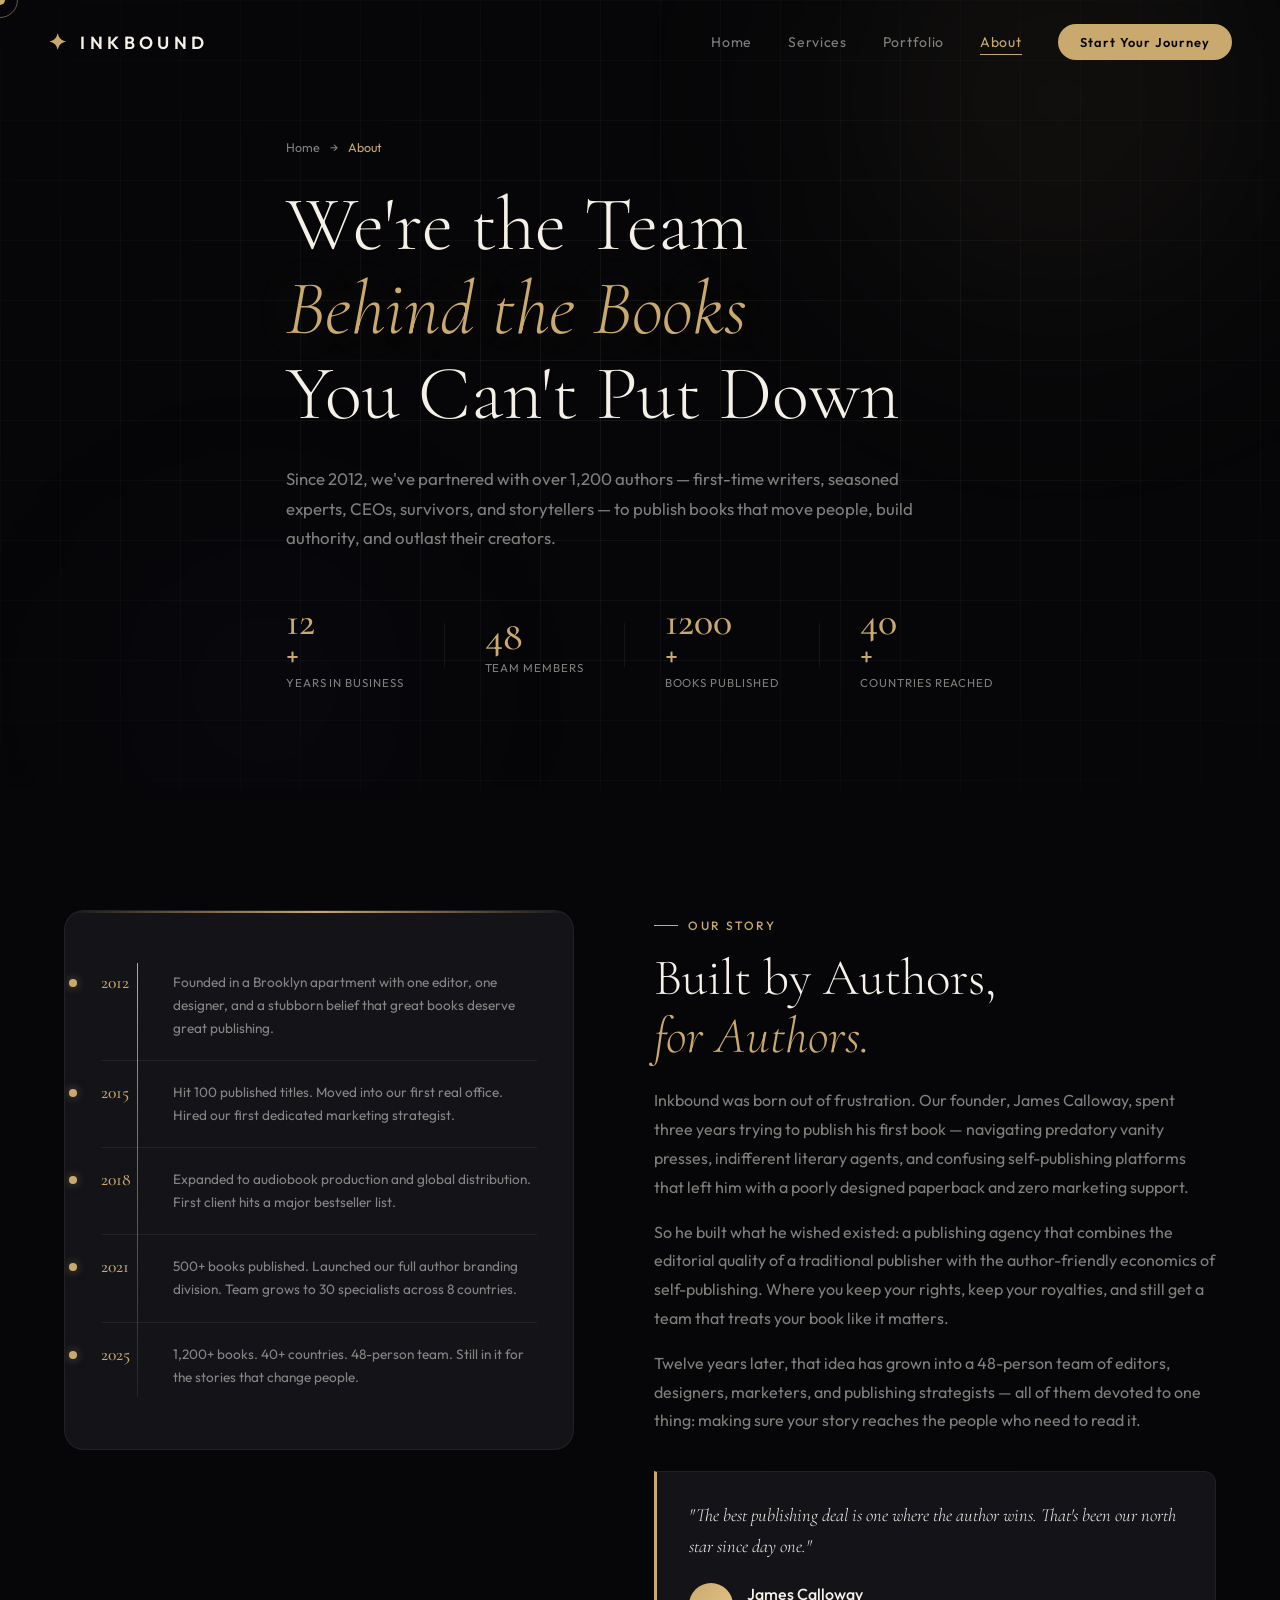
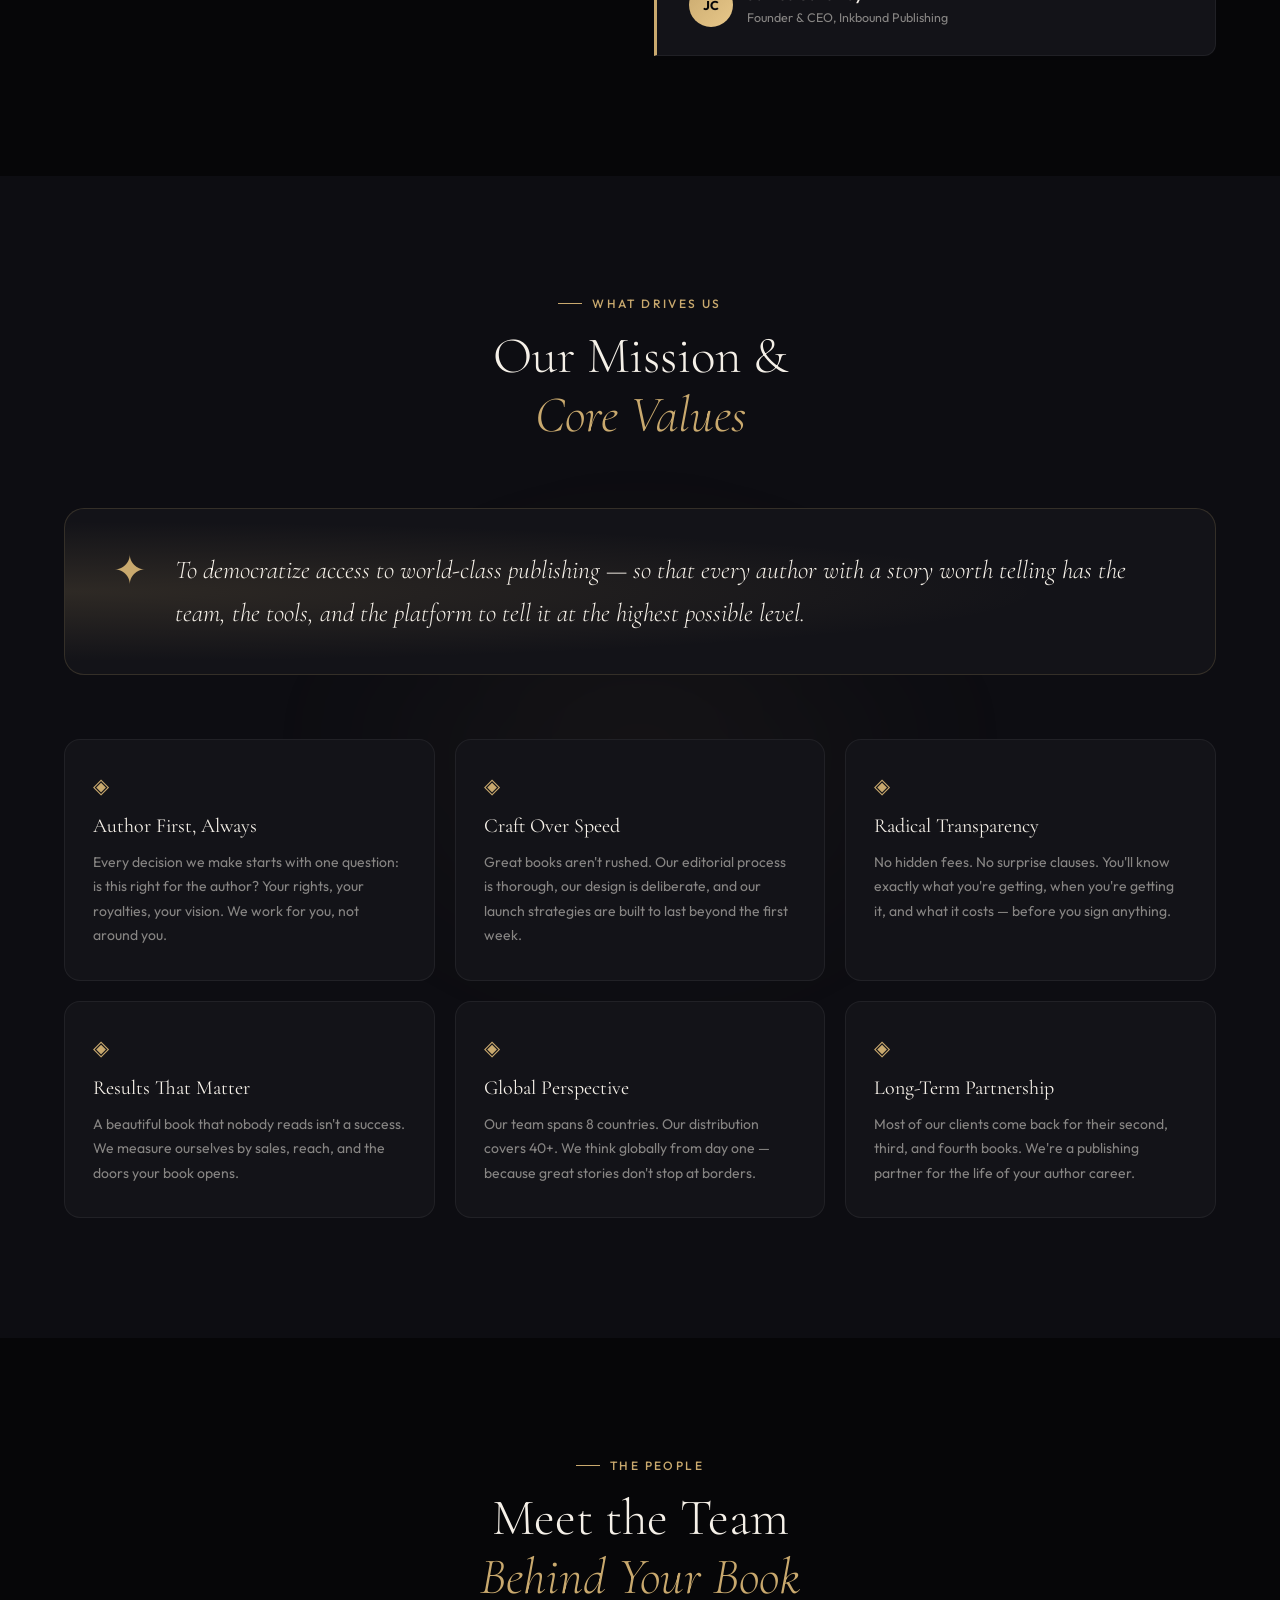
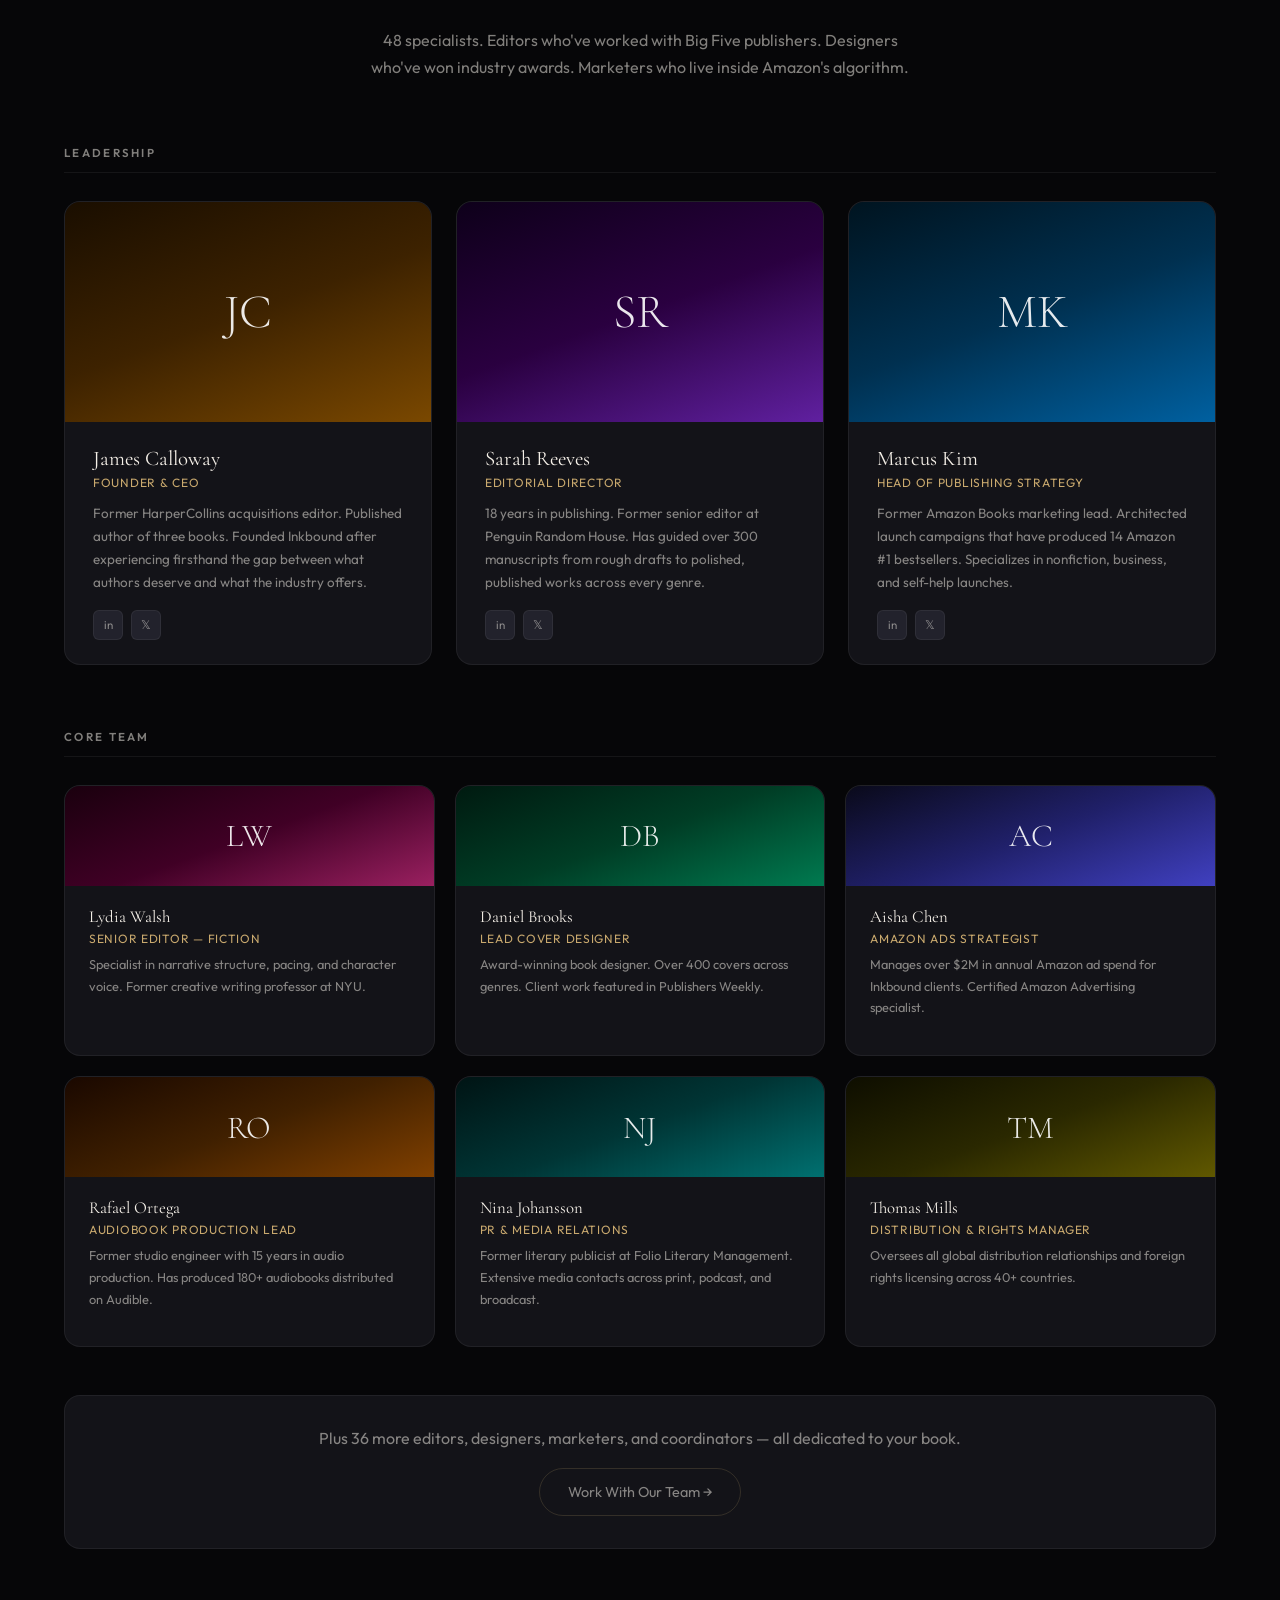
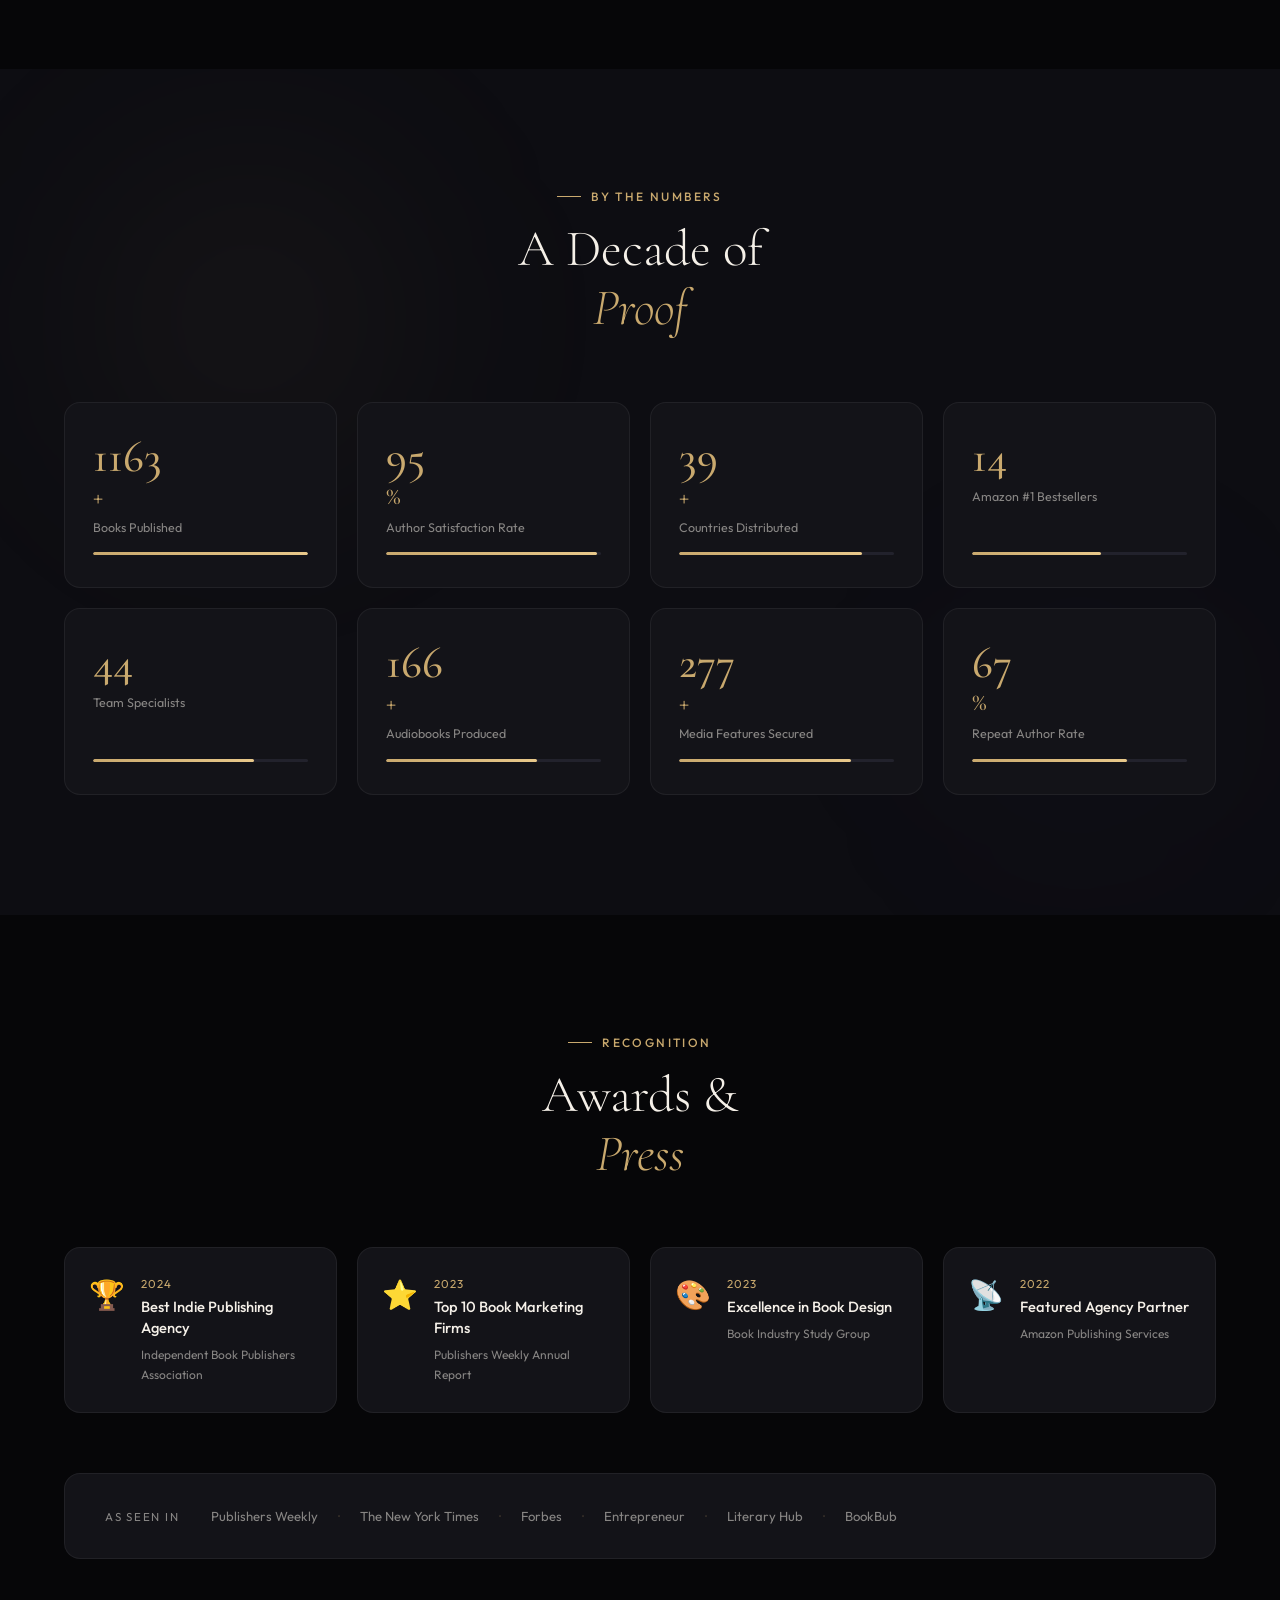
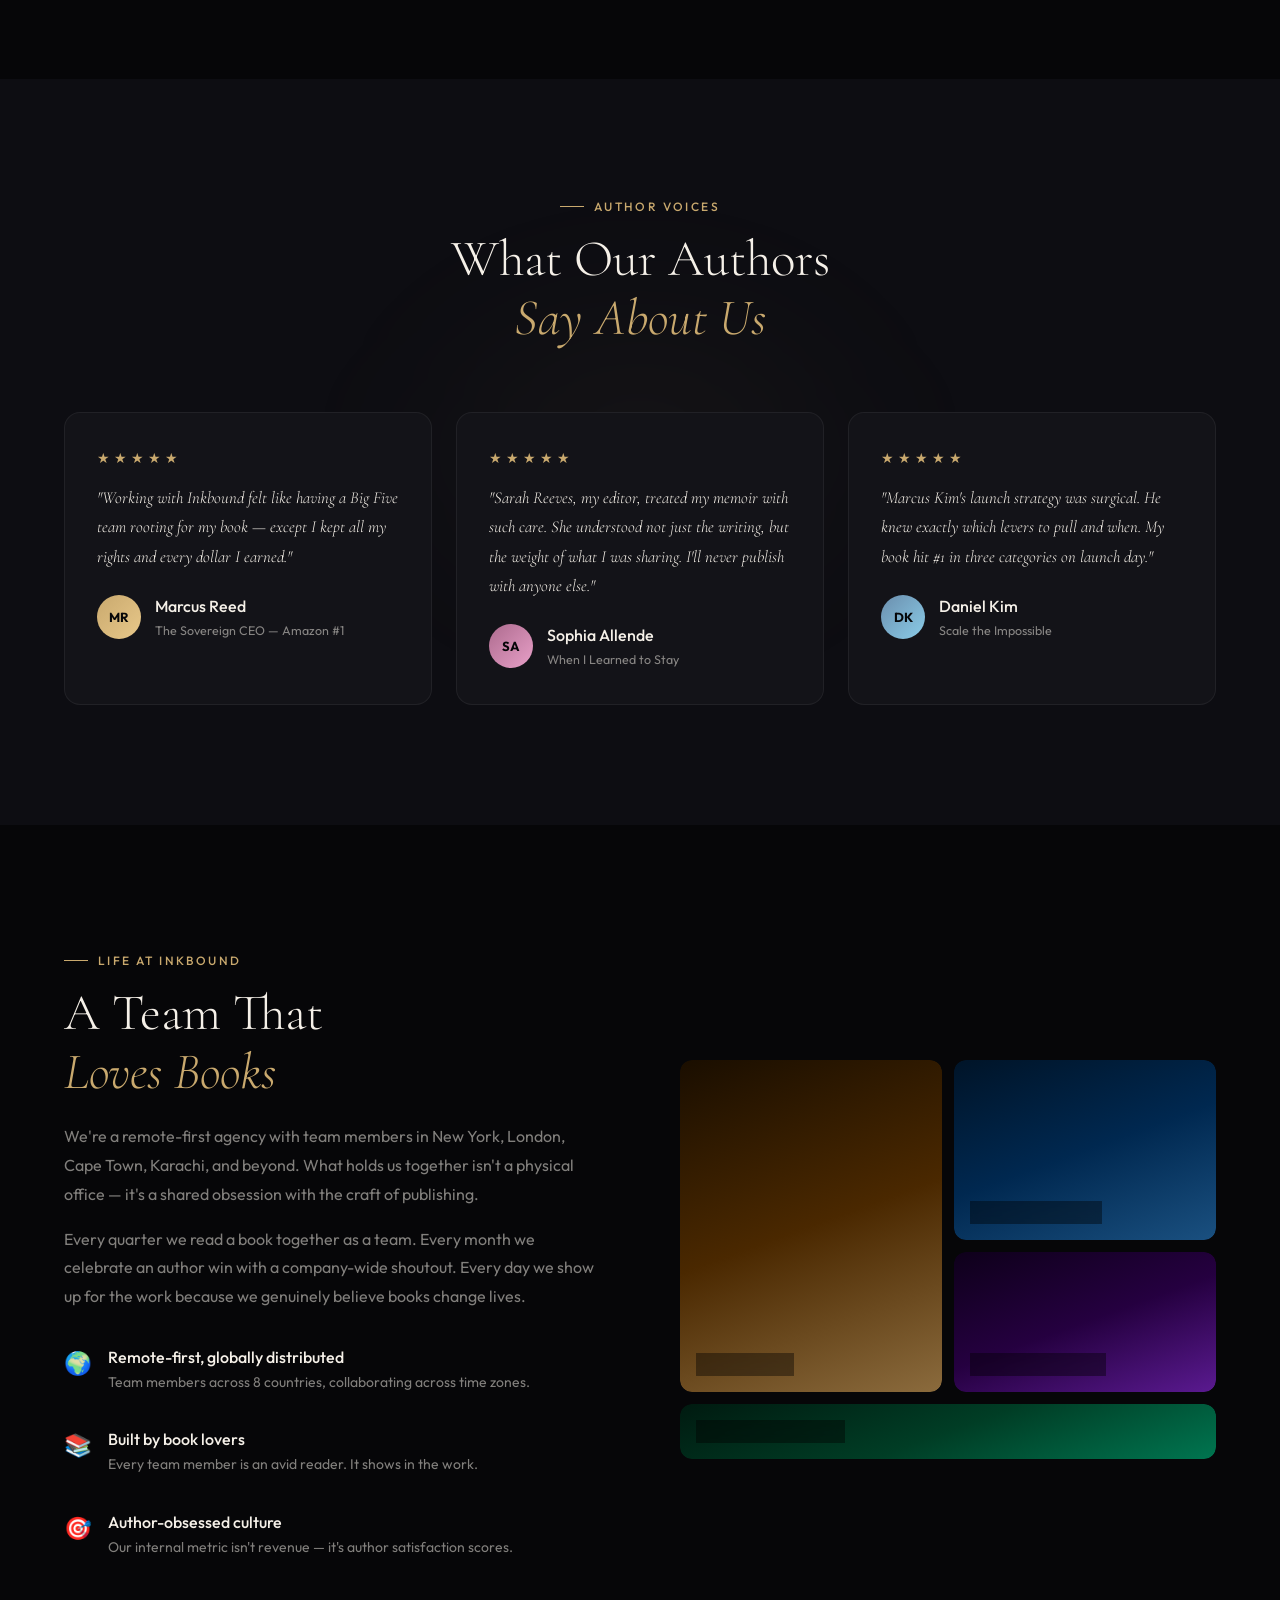
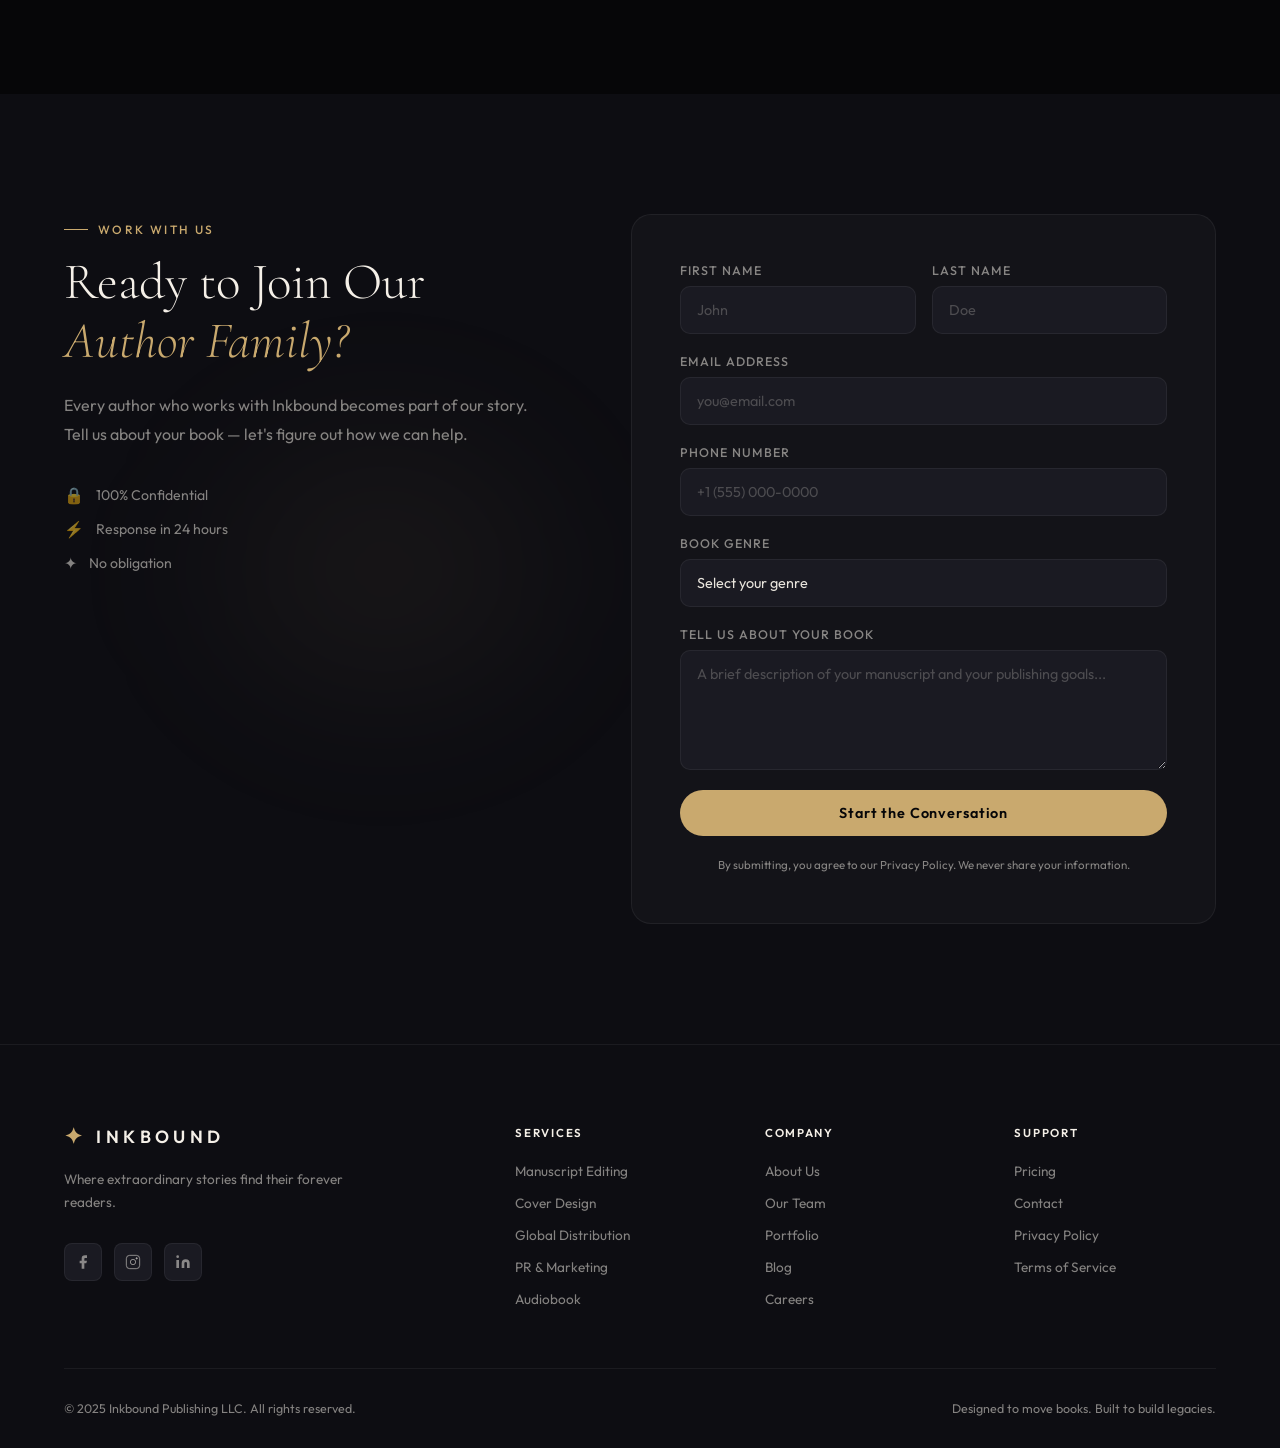
==== commit bb587f6b: "Update stylesheet and script links in about.html" ====
--- a/about.html
+++ b/about.html
@@ -8,8 +8,8 @@
   <link rel="preconnect" href="https://fonts.googleapis.com">
   <link rel="preconnect" href="https://fonts.gstatic.com" crossorigin>
   <link href="https://fonts.googleapis.com/css2?family=Cormorant+Garamond:ital,wght@0,300;0,400;0,500;0,600;1,300;1,400&family=Outfit:wght@300;400;500;600&family=Playfair+Display:ital,wght@0,700;1,500&display=swap" rel="stylesheet">
-  <link rel="stylesheet" href="css/style.css" />
-  <link rel="stylesheet" href="css/about.css" />
+  <link rel="stylesheet" href="style.css" />
+  <link rel="stylesheet" href="about.css" />
 </head>
 <body>
   <div class="cursor" id="cursor"></div>
@@ -625,7 +625,7 @@
   </footer>
 
   <button class="back-top" id="backTop" aria-label="Back to top">↑</button>
-  <script src="js/main.js"></script>
-  <script src="js/about.js"></script>
+  <script src="main.js"></script>
+  <script src="about.js"></script>
 </body>
 </html>
--- a/style.css
+++ b/style.css
@@ -0,0 +1,913 @@
+/* ═══════════════════════════════════════
+   INKBOUND PUBLISHING — STYLESHEET
+   Dark Luxury Editorial Aesthetic
+═══════════════════════════════════════ */
+
+/* ── TOKENS ── */
+:root {
+  --gold: #C9A96E;
+  --gold-light: #E8C88A;
+  --gold-dim: rgba(201,169,110,0.15);
+  --cream: #F5F0E8;
+  --dark: #060608;
+  --dark-2: #0D0D12;
+  --dark-3: #131318;
+  --dark-4: #1A1A22;
+  --dark-5: #22222C;
+  --text: #E8E4DC;
+  --text-muted: rgba(232,228,220,0.55);
+  --border: rgba(201,169,110,0.18);
+  --border-subtle: rgba(255,255,255,0.06);
+  --font-display: 'Cormorant Garamond', serif;
+  --font-body: 'Outfit', sans-serif;
+  --font-serif: 'Playfair Display', serif;
+  --r: 12px;
+  --transition: 0.4s cubic-bezier(0.25, 0.46, 0.45, 0.94);
+}
+
+/* ── RESET ── */
+*, *::before, *::after { box-sizing: border-box; margin: 0; padding: 0; }
+html { scroll-behavior: smooth; font-size: 16px; }
+body {
+  font-family: var(--font-body);
+  background: var(--dark);
+  color: var(--text);
+  overflow-x: hidden;
+  cursor: none;
+}
+a { color: inherit; text-decoration: none; }
+img { display: block; max-width: 100%; }
+button { cursor: none; border: none; background: none; }
+
+/* ── CONTAINER ── */
+.container { max-width: 1200px; margin: 0 auto; padding: 0 24px; }
+
+/* ── SCROLLBAR ── */
+::-webkit-scrollbar { width: 6px; }
+::-webkit-scrollbar-track { background: var(--dark-2); }
+::-webkit-scrollbar-thumb { background: var(--gold); border-radius: 3px; }
+
+/* ══════════════════════════════════════
+   CURSOR
+══════════════════════════════════════ */
+.cursor {
+  width: 10px; height: 10px;
+  background: var(--gold);
+  border-radius: 50%;
+  position: fixed; top: 0; left: 0;
+  pointer-events: none; z-index: 9999;
+  transform: translate(-50%, -50%);
+  transition: transform 0.1s, background 0.2s;
+  mix-blend-mode: normal;
+}
+.cursor-follower {
+  width: 36px; height: 36px;
+  border: 1.5px solid rgba(201,169,110,0.5);
+  border-radius: 50%;
+  position: fixed; top: 0; left: 0;
+  pointer-events: none; z-index: 9998;
+  transform: translate(-50%, -50%);
+  transition: transform 0.15s ease, width 0.3s, height 0.3s, opacity 0.3s;
+}
+body:has(a:hover) .cursor, body:has(button:hover) .cursor { transform: translate(-50%, -50%) scale(0); }
+body:has(a:hover) .cursor-follower, body:has(button:hover) .cursor-follower {
+  width: 54px; height: 54px; opacity: 0.6;
+}
+
+/* ══════════════════════════════════════
+   LOADER
+══════════════════════════════════════ */
+.loader {
+  position: fixed; inset: 0; z-index: 9990;
+  background: var(--dark);
+  display: flex; align-items: center; justify-content: center;
+  transition: opacity 0.6s, visibility 0.6s;
+}
+.loader.hidden { opacity: 0; visibility: hidden; pointer-events: none; }
+.loader-inner { text-align: center; width: 260px; }
+.loader-logo {
+  font-family: var(--font-body);
+  font-size: 1.25rem; font-weight: 600; letter-spacing: 0.4em;
+  color: var(--gold); margin-bottom: 32px;
+}
+.loader-bar {
+  height: 1px; background: var(--dark-5); width: 100%; margin-bottom: 16px;
+}
+.loader-progress {
+  height: 100%; background: var(--gold); width: 0%;
+  transition: width 0.1s linear;
+}
+.loader-text {
+  font-size: 0.75rem; color: var(--text-muted); letter-spacing: 0.15em; text-transform: uppercase;
+}
+
+/* ══════════════════════════════════════
+   NAV
+══════════════════════════════════════ */
+.nav {
+  position: fixed; top: 0; left: 0; right: 0; z-index: 900;
+  padding: 24px 48px;
+  display: flex; align-items: center; justify-content: space-between;
+  transition: background 0.4s, padding 0.4s, backdrop-filter 0.4s;
+}
+.nav.scrolled {
+  padding: 16px 48px;
+  background: rgba(6,6,8,0.88);
+  backdrop-filter: blur(24px);
+  border-bottom: 1px solid var(--border);
+}
+.nav-logo {
+  display: flex; align-items: center; gap: 10px;
+  font-family: var(--font-body); font-weight: 600;
+  font-size: 1.1rem; letter-spacing: 0.25em;
+}
+.logo-mark { color: var(--gold); font-size: 1.4rem; line-height: 1; }
+.logo-text { color: var(--cream); }
+.nav-links { display: flex; align-items: center; gap: 36px; }
+.nav-link {
+  font-size: 0.875rem; color: var(--text-muted); letter-spacing: 0.05em;
+  transition: color 0.3s; position: relative;
+}
+.nav-link::after {
+  content: ''; position: absolute; bottom: -4px; left: 0; right: 0;
+  height: 1px; background: var(--gold); transform: scaleX(0); transform-origin: left;
+  transition: transform 0.3s;
+}
+.nav-link:hover { color: var(--cream); }
+.nav-link:hover::after { transform: scaleX(1); }
+.nav-cta {
+  padding: 10px 22px;
+  background: var(--gold);
+  color: var(--dark) !important;
+  font-size: 0.8rem; font-weight: 600; letter-spacing: 0.08em;
+  border-radius: 100px;
+  transition: background 0.3s, box-shadow 0.3s, transform 0.3s;
+}
+.nav-cta:hover {
+  background: var(--gold-light);
+  box-shadow: 0 0 24px rgba(201,169,110,0.4);
+  transform: translateY(-1px);
+}
+.hamburger {
+  display: none; flex-direction: column; gap: 5px; padding: 8px; cursor: none;
+}
+.hamburger span { display: block; width: 24px; height: 1.5px; background: var(--text); transition: 0.3s; }
+
+/* ── MOBILE NAV ── */
+.mobile-nav {
+  position: fixed; inset: 0; z-index: 880;
+  background: var(--dark-2);
+  display: flex; flex-direction: column;
+  justify-content: center; align-items: center; gap: 40px;
+  transform: translateX(100%); transition: transform 0.4s cubic-bezier(0.77, 0, 0.175, 1);
+}
+.mobile-nav.open { transform: translateX(0); }
+.mobile-close {
+  position: absolute; top: 28px; right: 32px;
+  font-size: 1.5rem; color: var(--text-muted);
+  transition: color 0.2s;
+}
+.mobile-close:hover { color: var(--gold); }
+.mobile-nav-links { display: flex; flex-direction: column; align-items: center; gap: 28px; }
+.mobile-nav-links a {
+  font-family: var(--font-display); font-size: 2.2rem; font-weight: 300;
+  color: var(--text); letter-spacing: 0.05em;
+  transition: color 0.3s;
+}
+.mobile-nav-links a:hover { color: var(--gold); }
+.mobile-nav-footer { text-align: center; color: var(--text-muted); font-size: 0.85rem; line-height: 2; }
+
+/* ══════════════════════════════════════
+   BUTTONS
+══════════════════════════════════════ */
+.btn-primary {
+  display: inline-flex; align-items: center; justify-content: center;
+  gap: 10px; position: relative; overflow: hidden;
+  padding: 14px 32px;
+  background: var(--gold);
+  color: var(--dark);
+  font-family: var(--font-body); font-size: 0.9rem; font-weight: 600; letter-spacing: 0.06em;
+  border-radius: 100px;
+  transition: box-shadow 0.3s, transform 0.3s, background 0.3s;
+}
+.btn-primary:hover {
+  background: var(--gold-light);
+  box-shadow: 0 0 36px rgba(201,169,110,0.45);
+  transform: translateY(-2px);
+}
+.btn-shine {
+  position: absolute; top: 0; left: -100%;
+  width: 60%; height: 100%;
+  background: linear-gradient(90deg, transparent, rgba(255,255,255,0.2), transparent);
+  transform: skewX(-20deg);
+  transition: left 0.6s;
+}
+.btn-primary:hover .btn-shine { left: 150%; }
+.btn-ghost {
+  display: inline-flex; align-items: center; gap: 8px;
+  padding: 14px 28px;
+  border: 1px solid var(--border);
+  border-radius: 100px;
+  font-size: 0.9rem; color: var(--text-muted);
+  transition: border-color 0.3s, color 0.3s, transform 0.3s;
+}
+.btn-ghost:hover { border-color: var(--gold); color: var(--text); transform: translateY(-2px); }
+.btn-large { padding: 18px 40px; font-size: 1rem; }
+.btn-full { width: 100%; }
+
+/* ══════════════════════════════════════
+   SECTION SHARED
+══════════════════════════════════════ */
+.section-eyebrow {
+  display: inline-flex; align-items: center; gap: 10px;
+  font-size: 0.75rem; font-weight: 500; letter-spacing: 0.2em; text-transform: uppercase;
+  color: var(--gold); margin-bottom: 16px;
+}
+.section-eyebrow::before {
+  content: ''; display: block; width: 24px; height: 1px; background: var(--gold);
+}
+.section-title {
+  font-family: var(--font-display); font-size: clamp(2rem, 4vw, 3.2rem);
+  font-weight: 300; line-height: 1.15; color: var(--cream); margin-bottom: 20px;
+}
+.section-title em {
+  font-style: italic; color: var(--gold);
+}
+.section-sub { color: var(--text-muted); font-size: 1rem; max-width: 560px; line-height: 1.7; }
+.section-header { text-align: center; margin-bottom: 64px; }
+.section-header .section-eyebrow { display: flex; justify-content: center; }
+.section-header .section-sub { margin: 0 auto; }
+
+/* ── REVEAL ANIMATIONS ── */
+.reveal-up { opacity: 0; transform: translateY(40px); transition: opacity 0.8s, transform 0.8s; }
+.reveal-up.visible { opacity: 1; transform: translateY(0); }
+.delay-1 { transition-delay: 0.15s; }
+.delay-2 { transition-delay: 0.3s; }
+.delay-3 { transition-delay: 0.45s; }
+.delay-4 { transition-delay: 0.6s; }
+
+/* ══════════════════════════════════════
+   HERO
+══════════════════════════════════════ */
+.hero {
+  min-height: 100vh; display: flex; align-items: center;
+  position: relative; overflow: hidden;
+  padding: 120px 0 80px;
+}
+.hero-bg {
+  position: absolute; inset: 0; z-index: 0;
+}
+.hero-orb {
+  position: absolute; border-radius: 50%; filter: blur(100px);
+  animation: orbFloat 12s ease-in-out infinite;
+}
+.orb-1 {
+  width: 600px; height: 600px;
+  background: radial-gradient(circle, rgba(201,169,110,0.12) 0%, transparent 70%);
+  top: -200px; right: -100px; animation-delay: 0s;
+}
+.orb-2 {
+  width: 400px; height: 400px;
+  background: radial-gradient(circle, rgba(120,80,200,0.08) 0%, transparent 70%);
+  bottom: 0; left: -100px; animation-delay: 4s;
+}
+.orb-3 {
+  width: 300px; height: 300px;
+  background: radial-gradient(circle, rgba(201,169,110,0.06) 0%, transparent 70%);
+  top: 50%; left: 40%; animation-delay: 8s;
+}
+@keyframes orbFloat {
+  0%, 100% { transform: translate(0, 0) scale(1); }
+  33% { transform: translate(30px, -20px) scale(1.05); }
+  66% { transform: translate(-20px, 30px) scale(0.95); }
+}
+.hero-grid {
+  position: absolute; inset: 0;
+  background-image:
+    linear-gradient(var(--border-subtle) 1px, transparent 1px),
+    linear-gradient(90deg, var(--border-subtle) 1px, transparent 1px);
+  background-size: 60px 60px;
+  mask-image: radial-gradient(ellipse 80% 80% at 50% 50%, black 0%, transparent 100%);
+}
+.hero-noise {
+  position: absolute; inset: 0;
+  background-image: url("data:image/svg+xml,%3Csvg viewBox='0 0 256 256' xmlns='http://www.w3.org/2000/svg'%3E%3Cfilter id='n'%3E%3CfeTurbulence type='fractalNoise' baseFrequency='0.9' numOctaves='4' stitchTiles='stitch'/%3E%3C/filter%3E%3Crect width='100%25' height='100%25' filter='url(%23n)' opacity='1'/%3E%3C/svg%3E");
+  opacity: 0.03; pointer-events: none;
+}
+
+/* Floating books */
+.floating-books { position: absolute; inset: 0; z-index: 1; pointer-events: none; }
+.book {
+  position: absolute;
+  width: 18px; border-radius: 2px;
+  animation: bookFloat linear infinite;
+  opacity: 0.5;
+}
+.book-spine { width: 100%; height: 100%; border-radius: 2px; }
+.b1 { height: 120px; top: 15%; right: 18%; animation-duration: 8s; animation-delay: 0s; }
+.b1 .book-spine { background: linear-gradient(180deg, #C9A96E, #8B6B3D); }
+.b2 { height: 90px; top: 55%; right: 8%; animation-duration: 11s; animation-delay: -3s; }
+.b2 .book-spine { background: linear-gradient(180deg, #6B8EAD, #3D5E7A); }
+.b3 { height: 140px; top: 25%; right: 28%; animation-duration: 9s; animation-delay: -6s; }
+.b3 .book-spine { background: linear-gradient(180deg, #AD6B8E, #7A3D5E); }
+.b4 { height: 100px; top: 70%; right: 22%; animation-duration: 13s; animation-delay: -2s; }
+.b4 .book-spine { background: linear-gradient(180deg, #8EAD6B, #5E7A3D); }
+.b5 { height: 80px; top: 40%; right: 5%; animation-duration: 7s; animation-delay: -5s; }
+.b5 .book-spine { background: linear-gradient(180deg, #C9A96E, #E8C88A); }
+@keyframes bookFloat {
+  0% { transform: translateY(0px) rotate(-3deg); }
+  50% { transform: translateY(-22px) rotate(3deg); }
+  100% { transform: translateY(0px) rotate(-3deg); }
+}
+
+.hero-content {
+  position: relative; z-index: 2;
+  max-width: 700px; padding: 0 48px;
+}
+.hero-eyebrow {
+  display: flex; align-items: center; gap: 10px;
+  font-size: 0.75rem; font-weight: 400; letter-spacing: 0.18em; text-transform: uppercase;
+  color: var(--gold); margin-bottom: 28px;
+}
+.eyebrow-dot {
+  width: 6px; height: 6px; background: var(--gold); border-radius: 50%;
+  animation: pulse 2s ease-in-out infinite;
+}
+@keyframes pulse { 0%,100% { opacity: 1; transform: scale(1); } 50% { opacity: 0.5; transform: scale(0.6); } }
+
+.hero-headline {
+  font-family: var(--font-display); font-weight: 300;
+  font-size: clamp(3rem, 7vw, 6rem);
+  line-height: 1.08; color: var(--cream); margin-bottom: 28px;
+  display: flex; flex-direction: column;
+}
+.line-1 { display: block; }
+.line-2 {
+  display: block; font-style: italic;
+  color: var(--gold); font-weight: 500;
+  text-shadow: 0 0 60px rgba(201,169,110,0.3);
+}
+.line-3 { display: block; }
+.hero-sub {
+  font-size: 1.05rem; line-height: 1.75; color: var(--text-muted);
+  max-width: 560px; margin-bottom: 40px;
+}
+.hero-actions { display: flex; align-items: center; gap: 16px; flex-wrap: wrap; margin-bottom: 60px; }
+.hero-stats {
+  display: flex; align-items: center; gap: 32px;
+  padding: 24px 32px;
+  background: rgba(255,255,255,0.03);
+  border: 1px solid var(--border-subtle);
+  border-radius: var(--r); backdrop-filter: blur(12px);
+}
+.stat { display: flex; flex-direction: column; }
+.stat-num { font-family: var(--font-display); font-size: 2rem; font-weight: 500; color: var(--gold); line-height: 1; }
+.stat-plus { font-size: 1.2rem; color: var(--gold); }
+.stat-label { font-size: 0.72rem; color: var(--text-muted); letter-spacing: 0.06em; margin-top: 4px; text-transform: uppercase; }
+.stat-divider { width: 1px; height: 40px; background: var(--border-subtle); }
+.hero-scroll-indicator {
+  position: absolute; bottom: 48px; left: 48px;
+  display: flex; flex-direction: column; align-items: center; gap: 10px;
+  font-size: 0.68rem; letter-spacing: 0.15em; text-transform: uppercase; color: var(--text-muted);
+}
+.scroll-line {
+  width: 1px; height: 48px;
+  background: linear-gradient(to bottom, var(--gold), transparent);
+  animation: scrollLine 2s ease-in-out infinite;
+}
+@keyframes scrollLine { 0% { transform: scaleY(0); transform-origin: top; } 50% { transform: scaleY(1); transform-origin: top; } 51% { transform-origin: bottom; } 100% { transform: scaleY(0); transform-origin: bottom; } }
+
+/* ══════════════════════════════════════
+   MARQUEE
+══════════════════════════════════════ */
+.marquee-strip {
+  overflow: hidden;
+  background: var(--dark-3);
+  border-top: 1px solid var(--border);
+  border-bottom: 1px solid var(--border);
+  padding: 14px 0;
+}
+.marquee-track {
+  display: flex; align-items: center; gap: 0; white-space: nowrap;
+  animation: marqueeScroll 30s linear infinite;
+  width: max-content;
+}
+.marquee-track span {
+  padding: 0 32px;
+  font-size: 0.78rem; letter-spacing: 0.12em; text-transform: uppercase;
+  color: var(--text-muted);
+}
+.marquee-track .sep { color: var(--gold); padding: 0; font-size: 0.5rem; }
+.marquee-strip:hover .marquee-track { animation-play-state: paused; }
+@keyframes marqueeScroll { 0% { transform: translateX(0); } 100% { transform: translateX(-50%); } }
+
+/* ══════════════════════════════════════
+   ABOUT BAND
+══════════════════════════════════════ */
+.about-band { padding: 120px 0; }
+.about-grid { display: grid; grid-template-columns: 1fr 1.2fr; gap: 80px; align-items: center; }
+
+/* Visual */
+.about-visual { position: relative; }
+.about-frame {
+  position: relative; aspect-ratio: 1;
+  display: flex; align-items: center; justify-content: center;
+}
+.frame-inner {
+  width: 340px; height: 340px;
+  background: var(--dark-3);
+  border: 1px solid var(--border);
+  border-radius: 16px;
+  display: flex; align-items: center; justify-content: center;
+  position: relative; overflow: hidden;
+}
+.frame-inner::before {
+  content: ''; position: absolute; inset: -50%;
+  background: conic-gradient(from 0deg, transparent 0%, var(--gold-dim) 20%, transparent 40%);
+  animation: frameRotate 8s linear infinite;
+}
+@keyframes frameRotate { to { transform: rotate(360deg); } }
+.frame-inner::after {
+  content: ''; position: absolute; inset: 2px;
+  background: var(--dark-3); border-radius: 14px; z-index: 1;
+}
+
+/* 3D Book Stack */
+.book-stack-3d {
+  position: relative; z-index: 2;
+  width: 160px; height: 200px;
+  transform-style: preserve-3d;
+  transform: rotateX(15deg) rotateY(-15deg);
+  animation: stackFloat 4s ease-in-out infinite;
+}
+@keyframes stackFloat { 0%,100% { transform: rotateX(15deg) rotateY(-15deg) translateY(0); } 50% { transform: rotateX(15deg) rotateY(-15deg) translateY(-12px); } }
+
+.bs-book {
+  position: absolute;
+  width: 120px; height: 160px;
+  border-radius: 3px 8px 8px 3px;
+  left: 20px;
+}
+.bs-b1 { background: linear-gradient(135deg, #C9A96E, #8B6B3D); top: 20px; transform: translateZ(0px); box-shadow: -6px 6px 20px rgba(0,0,0,0.6); }
+.bs-b2 { background: linear-gradient(135deg, #6B8EAD, #3D5E7A); top: 12px; left: 24px; transform: translateZ(10px); box-shadow: -6px 6px 20px rgba(0,0,0,0.5); }
+.bs-b3 { background: linear-gradient(135deg, #AD6B8E, #7A3D5E); top: 4px; left: 28px; transform: translateZ(20px); box-shadow: -6px 6px 20px rgba(0,0,0,0.4); }
+.bs-b4 { background: linear-gradient(135deg, #E8C88A, #C9A96E); top: -4px; left: 32px; transform: translateZ(30px); box-shadow: -6px 6px 20px rgba(0,0,0,0.3); }
+.bs-glow {
+  position: absolute; bottom: -20px; left: 50%; transform: translateX(-50%);
+  width: 140px; height: 40px;
+  background: radial-gradient(ellipse, rgba(201,169,110,0.3), transparent);
+  filter: blur(10px); z-index: -1;
+}
+
+.frame-badge {
+  position: absolute; bottom: -20px; right: -20px;
+  width: 90px; height: 90px;
+  display: flex; align-items: center; justify-content: center;
+}
+.badge-ring {
+  position: absolute; inset: 0; animation: badgeSpin 12s linear infinite;
+}
+.badge-ring text { font-size: 9.5px; fill: var(--gold); letter-spacing: 1px; }
+.badge-star { font-size: 1.4rem; color: var(--gold); z-index: 1; }
+@keyframes badgeSpin { to { transform: rotate(360deg); } }
+
+/* About text */
+.about-text { }
+.about-body { color: var(--text-muted); line-height: 1.8; margin-bottom: 16px; }
+.about-pillars { margin-top: 36px; display: flex; flex-direction: column; gap: 20px; }
+.pillar { display: flex; gap: 16px; }
+.pillar-icon { font-size: 1.2rem; color: var(--gold); flex-shrink: 0; margin-top: 2px; }
+.pillar strong { display: block; color: var(--cream); font-weight: 500; margin-bottom: 4px; }
+.pillar p { font-size: 0.875rem; color: var(--text-muted); line-height: 1.6; }
+
+/* ══════════════════════════════════════
+   SERVICES
+══════════════════════════════════════ */
+.services { padding: 120px 0; position: relative; overflow: hidden; }
+.services-bg { position: absolute; inset: 0; z-index: 0; }
+.services-orb {
+  position: absolute; top: 50%; left: 50%; transform: translate(-50%, -50%);
+  width: 800px; height: 800px;
+  background: radial-gradient(circle, rgba(201,169,110,0.04) 0%, transparent 60%);
+  border-radius: 50%; filter: blur(40px);
+}
+.services .container { position: relative; z-index: 1; }
+
+.services-grid {
+  display: grid;
+  grid-template-columns: repeat(3, 1fr);
+  gap: 20px;
+}
+
+.service-card {
+  position: relative; overflow: hidden;
+  padding: 36px 32px;
+  background: var(--dark-3);
+  border: 1px solid var(--border-subtle);
+  border-radius: 16px;
+  transition: border-color 0.4s, transform 0.4s, box-shadow 0.4s;
+  cursor: none;
+}
+.service-card:hover {
+  border-color: var(--border);
+  transform: translateY(-6px);
+  box-shadow: 0 24px 60px rgba(0,0,0,0.4);
+}
+.service-card:hover .sc-glow { opacity: 1; }
+.sc-glow {
+  position: absolute; top: 0; right: 0; bottom: 0; left: 0;
+  background: radial-gradient(circle at 50% 0%, var(--gold-dim), transparent 70%);
+  opacity: 0; transition: opacity 0.4s;
+  pointer-events: none;
+}
+.sc-featured { border-color: rgba(201,169,110,0.3); }
+.sc-featured::before {
+  content: 'FEATURED';
+  position: absolute; top: 20px; right: 20px;
+  font-size: 0.6rem; letter-spacing: 0.15em;
+  color: var(--gold); background: var(--gold-dim);
+  padding: 4px 10px; border-radius: 100px;
+}
+.sc-number {
+  font-family: var(--font-display); font-size: 3.5rem; font-weight: 300;
+  color: rgba(201,169,110,0.12); line-height: 1; margin-bottom: 20px;
+  transition: color 0.4s;
+}
+.service-card:hover .sc-number { color: rgba(201,169,110,0.25); }
+.sc-icon {
+  width: 44px; height: 44px; margin-bottom: 20px;
+  color: var(--gold);
+}
+.sc-icon svg { width: 44px; height: 44px; }
+.service-card h3 {
+  font-family: var(--font-display); font-size: 1.4rem; font-weight: 400;
+  color: var(--cream); margin-bottom: 12px;
+}
+.service-card p { font-size: 0.875rem; color: var(--text-muted); line-height: 1.7; margin-bottom: 24px; }
+.sc-link {
+  font-size: 0.8rem; font-weight: 500; letter-spacing: 0.06em;
+  color: var(--gold); opacity: 0; transform: translateY(8px);
+  transition: opacity 0.3s, transform 0.3s;
+  display: block;
+}
+.service-card:hover .sc-link { opacity: 1; transform: translateY(0); }
+
+/* ══════════════════════════════════════
+   PROCESS
+══════════════════════════════════════ */
+.process { padding: 120px 0; background: var(--dark-2); }
+.process-timeline {
+  position: relative; max-width: 900px; margin: 0 auto;
+}
+.timeline-line {
+  position: absolute; top: 0; bottom: 0; left: 50%;
+  width: 1px; background: linear-gradient(to bottom, transparent, var(--border) 10%, var(--border) 90%, transparent);
+  transform: translateX(-50%);
+}
+.process-step {
+  display: flex; align-items: center; gap: 60px;
+  margin-bottom: 80px; position: relative;
+}
+.process-step:last-child { margin-bottom: 0; }
+.ps-left { flex-direction: row; }
+.ps-right { flex-direction: row-reverse; }
+.ps-content {
+  flex: 1; padding: 32px;
+  background: var(--dark-3);
+  border: 1px solid var(--border-subtle);
+  border-radius: 12px;
+  transition: border-color 0.4s, box-shadow 0.4s;
+}
+.ps-content:hover { border-color: var(--border); box-shadow: 0 12px 40px rgba(0,0,0,0.3); }
+.ps-content h3 {
+  font-family: var(--font-display); font-size: 1.5rem; font-weight: 400;
+  color: var(--cream); margin-bottom: 12px;
+}
+.ps-content p { font-size: 0.875rem; color: var(--text-muted); line-height: 1.8; }
+.ps-dot {
+  width: 16px; height: 16px; flex-shrink: 0;
+  background: var(--gold); border-radius: 50%;
+  box-shadow: 0 0 20px rgba(201,169,110,0.5);
+  position: relative; z-index: 1;
+}
+.ps-num {
+  font-family: var(--font-display); font-size: 3rem; font-weight: 300;
+  color: rgba(201,169,110,0.15); line-height: 1; flex-shrink: 0; width: 60px;
+  text-align: center;
+}
+.ps-left .ps-num { text-align: right; }
+.ps-right .ps-num { text-align: left; }
+
+/* ══════════════════════════════════════
+   PORTFOLIO / GENRES
+══════════════════════════════════════ */
+.portfolio { padding: 120px 0; }
+.genre-grid {
+  display: grid;
+  grid-template-columns: repeat(3, 1fr);
+  gap: 16px; margin-bottom: 60px;
+}
+.genre-card {
+  position: relative; overflow: hidden;
+  padding: 32px 28px; border-radius: 12px;
+  border: 1px solid var(--border-subtle);
+  transition: transform 0.4s, border-color 0.4s;
+  cursor: none;
+}
+.gc-wide { grid-column: span 1; }
+@media (min-width: 768px) {
+  .gc-wide { grid-column: span 1; }
+}
+.genre-card:hover { transform: translateY(-4px); border-color: var(--clr, var(--gold)); }
+.gc-bg { position: absolute; inset: 0; z-index: 0; }
+.genre-card > * { position: relative; z-index: 1; }
+.gc-icon { font-size: 2rem; display: block; margin-bottom: 12px; }
+.genre-card h4 {
+  font-family: var(--font-display); font-size: 1.2rem; font-weight: 400;
+  color: var(--cream); margin-bottom: 8px;
+}
+.genre-card p { font-size: 0.8rem; color: var(--text-muted); line-height: 1.6; }
+.gc-count { font-size: 0.72rem; color: var(--clr, var(--gold)); letter-spacing: 0.1em; margin-top: 8px; }
+
+/* Book covers showcase (animated strip) */
+.books-showcase { overflow: hidden; border-radius: 12px; padding: 8px 0; }
+.bs-track {
+  display: flex; gap: 16px;
+  animation: booksScroll 25s linear infinite;
+  width: max-content;
+}
+.books-showcase:hover .bs-track { animation-play-state: paused; }
+@keyframes booksScroll { 0% { transform: translateX(0); } 100% { transform: translateX(-50%); } }
+.bs-cover {
+  width: 120px; height: 175px;
+  border-radius: 4px 8px 8px 4px;
+  display: flex; align-items: flex-end; padding: 10px 8px;
+  flex-shrink: 0; position: relative; overflow: hidden;
+  box-shadow: -4px 4px 12px rgba(0,0,0,0.5);
+  transition: transform 0.3s;
+}
+.bs-cover:hover { transform: scale(1.04) translateY(-4px); }
+.bs-cover span {
+  font-family: var(--font-display); font-size: 0.72rem; font-weight: 400;
+  color: rgba(255,255,255,0.9); line-height: 1.3; z-index: 1; position: relative;
+}
+.bc-1 { background: linear-gradient(160deg, #1a0a00, #4a2800, #C9A96E); }
+.bc-2 { background: linear-gradient(160deg, #000d1a, #002040, #4a8eba); }
+.bc-3 { background: linear-gradient(160deg, #0d0014, #2a003d, #9b5fc0); }
+.bc-4 { background: linear-gradient(160deg, #001400, #003300, #4a8e4a); }
+.bc-5 { background: linear-gradient(160deg, #001428, #003050, #1a6080); }
+.bc-6 { background: linear-gradient(160deg, #1a0014, #400030, #c04080); }
+.bc-7 { background: linear-gradient(160deg, #0a0a0a, #282828, #888888); }
+.bc-8 { background: linear-gradient(160deg, #140000, #380000, #8e1a1a); }
+
+/* ══════════════════════════════════════
+   TESTIMONIALS
+══════════════════════════════════════ */
+.testimonials { padding: 120px 0; position: relative; overflow: hidden; }
+.testi-bg { position: absolute; inset: 0; }
+.testi-orb {
+  position: absolute; border-radius: 50%; filter: blur(120px);
+}
+.t-o1 {
+  width: 600px; height: 400px;
+  background: radial-gradient(ellipse, rgba(201,169,110,0.06), transparent);
+  top: 0; left: 0;
+}
+.t-o2 {
+  width: 400px; height: 400px;
+  background: radial-gradient(ellipse, rgba(120,80,200,0.05), transparent);
+  bottom: 0; right: 0;
+}
+.testimonials .container { position: relative; z-index: 1; }
+.testi-slider { overflow: hidden; margin-bottom: 32px; }
+.testi-track {
+  display: flex; gap: 24px;
+  transition: transform 0.6s cubic-bezier(0.25, 0.46, 0.45, 0.94);
+}
+.testi-card {
+  min-width: calc(50% - 12px); flex-shrink: 0;
+  padding: 48px 40px;
+  background: var(--dark-3);
+  border: 1px solid var(--border-subtle);
+  border-radius: 16px;
+}
+.testi-stars { color: var(--gold); font-size: 0.9rem; letter-spacing: 4px; margin-bottom: 20px; }
+.testi-card blockquote {
+  font-family: var(--font-display); font-size: 1.15rem; font-weight: 300; font-style: italic;
+  color: var(--cream); line-height: 1.75; margin-bottom: 32px;
+}
+.testi-author { display: flex; align-items: center; gap: 16px; }
+.testi-avatar {
+  width: 48px; height: 48px; border-radius: 50%; flex-shrink: 0;
+  display: flex; align-items: center; justify-content: center;
+  font-size: 0.85rem; font-weight: 600; color: var(--dark);
+}
+.ta-1 { background: linear-gradient(135deg, #C9A96E, #E8C88A); }
+.ta-2 { background: linear-gradient(135deg, #AD6B8E, #E8A0C8); }
+.ta-3 { background: linear-gradient(135deg, #6B8EAD, #8ACCE8); }
+.ta-4 { background: linear-gradient(135deg, #8EAD6B, #C8E88A); }
+.testi-author strong { display: block; color: var(--cream); font-weight: 500; margin-bottom: 4px; }
+.testi-author span { font-size: 0.8rem; color: var(--text-muted); }
+.testi-dots { display: flex; gap: 10px; justify-content: center; }
+.tdot {
+  width: 28px; height: 3px; border-radius: 2px;
+  background: var(--dark-5); transition: background 0.3s, width 0.3s;
+}
+.tdot.active { background: var(--gold); width: 44px; }
+
+/* ══════════════════════════════════════
+   CTA BAND
+══════════════════════════════════════ */
+.cta-band {
+  padding: 120px 0; position: relative; overflow: hidden;
+  background: var(--dark-2);
+}
+.cta-bg { position: absolute; inset: 0; }
+.cta-glow {
+  position: absolute; top: 50%; left: 50%; transform: translate(-50%, -50%);
+  width: 700px; height: 400px;
+  background: radial-gradient(ellipse, rgba(201,169,110,0.08), transparent 70%);
+  filter: blur(40px);
+}
+.cta-content { text-align: center; position: relative; z-index: 1; max-width: 700px; margin: 0 auto; }
+.cta-badge {
+  display: inline-block; margin-bottom: 24px;
+  padding: 6px 20px;
+  background: var(--gold-dim); border: 1px solid var(--border);
+  border-radius: 100px;
+  font-size: 0.72rem; font-weight: 500; letter-spacing: 0.15em; text-transform: uppercase;
+  color: var(--gold);
+  animation: badgePulse 3s ease-in-out infinite;
+}
+@keyframes badgePulse { 0%,100% { box-shadow: 0 0 0 0 rgba(201,169,110,0); } 50% { box-shadow: 0 0 0 8px rgba(201,169,110,0.1); } }
+.cta-title {
+  font-family: var(--font-display); font-size: clamp(2.2rem, 5vw, 4rem);
+  font-weight: 300; line-height: 1.1; color: var(--cream); margin-bottom: 24px;
+}
+.cta-title em { color: var(--gold); font-style: italic; }
+.cta-band p { color: var(--text-muted); line-height: 1.7; margin-bottom: 40px; }
+.cta-actions { display: flex; flex-direction: column; align-items: center; gap: 24px; }
+.cta-trust { display: flex; flex-wrap: wrap; gap: 24px; justify-content: center; }
+.cta-trust span { font-size: 0.8rem; color: var(--text-muted); }
+
+/* ══════════════════════════════════════
+   CONTACT
+══════════════════════════════════════ */
+.contact { padding: 120px 0; }
+.contact-grid { display: grid; grid-template-columns: 1fr 1.2fr; gap: 80px; align-items: start; }
+.contact-info p { color: var(--text-muted); line-height: 1.75; margin-bottom: 48px; }
+.contact-details { display: flex; flex-direction: column; gap: 28px; }
+.cd-item { display: flex; gap: 16px; align-items: flex-start; }
+.cd-icon {
+  width: 40px; height: 40px; flex-shrink: 0;
+  background: var(--dark-3); border: 1px solid var(--border-subtle);
+  border-radius: 10px; display: flex; align-items: center; justify-content: center;
+  color: var(--gold);
+}
+.cd-icon svg { width: 18px; height: 18px; }
+.cd-item strong { display: block; color: var(--cream); font-weight: 500; margin-bottom: 4px; font-size: 0.85rem; }
+.cd-item a, .cd-item span { font-size: 0.85rem; color: var(--text-muted); transition: color 0.3s; }
+.cd-item a:hover { color: var(--gold); }
+
+/* Form */
+.contact-form-wrap {
+  background: var(--dark-3);
+  border: 1px solid var(--border-subtle);
+  border-radius: 20px; padding: 48px;
+}
+.contact-form { display: flex; flex-direction: column; gap: 20px; }
+.form-success {
+  display: none; text-align: center; padding: 40px 0;
+}
+.form-success.visible { display: block; }
+.success-icon { font-size: 3rem; color: var(--gold); display: block; margin-bottom: 16px; }
+.form-success h3 { font-family: var(--font-display); font-size: 2rem; font-weight: 300; color: var(--cream); margin-bottom: 12px; }
+.form-success p { color: var(--text-muted); }
+.form-row { display: grid; grid-template-columns: 1fr 1fr; gap: 16px; }
+.form-group { display: flex; flex-direction: column; gap: 8px; }
+.form-group label { font-size: 0.78rem; color: var(--text-muted); letter-spacing: 0.08em; text-transform: uppercase; font-weight: 500; }
+.form-group input,
+.form-group select,
+.form-group textarea {
+  background: var(--dark-4);
+  border: 1px solid var(--border-subtle);
+  border-radius: 10px;
+  padding: 14px 16px;
+  color: var(--text); font-family: var(--font-body); font-size: 0.9rem;
+  transition: border-color 0.3s, box-shadow 0.3s;
+  outline: none; width: 100%;
+}
+.form-group input::placeholder,
+.form-group textarea::placeholder { color: rgba(232,228,220,0.25); }
+.form-group input:focus,
+.form-group select:focus,
+.form-group textarea:focus {
+  border-color: rgba(201,169,110,0.5);
+  box-shadow: 0 0 0 3px rgba(201,169,110,0.08);
+}
+.form-group select { -webkit-appearance: none; cursor: none; }
+.form-group select option { background: var(--dark-4); }
+.form-group textarea { resize: vertical; min-height: 120px; }
+.form-disclaimer { font-size: 0.72rem; color: var(--text-muted); text-align: center; line-height: 1.6; }
+
+/* ══════════════════════════════════════
+   FOOTER
+══════════════════════════════════════ */
+.footer {
+  padding: 80px 0 32px;
+  background: var(--dark-2);
+  border-top: 1px solid var(--border-subtle);
+}
+.footer-top {
+  display: grid; grid-template-columns: 2fr 1fr 1fr 1fr;
+  gap: 48px; margin-bottom: 60px;
+}
+.footer-brand p { color: var(--text-muted); font-size: 0.85rem; line-height: 1.75; margin: 20px 0 28px; max-width: 280px; }
+.footer-social { display: flex; gap: 12px; }
+.footer-social a {
+  width: 38px; height: 38px;
+  background: var(--dark-4); border: 1px solid var(--border-subtle);
+  border-radius: 8px; display: flex; align-items: center; justify-content: center;
+  color: var(--text-muted); transition: border-color 0.3s, color 0.3s, transform 0.3s;
+}
+.footer-social a:hover { border-color: var(--gold); color: var(--gold); transform: translateY(-2px); }
+.footer-social a svg { width: 16px; height: 16px; }
+.footer-links h4 { font-size: 0.72rem; font-weight: 600; letter-spacing: 0.15em; text-transform: uppercase; color: var(--cream); margin-bottom: 20px; }
+.footer-links ul { list-style: none; display: flex; flex-direction: column; gap: 12px; }
+.footer-links a { font-size: 0.85rem; color: var(--text-muted); transition: color 0.3s; }
+.footer-links a:hover { color: var(--gold); }
+.footer-bottom {
+  padding-top: 32px; border-top: 1px solid var(--border-subtle);
+  display: flex; justify-content: space-between; align-items: center; flex-wrap: wrap; gap: 12px;
+}
+.footer-bottom p { font-size: 0.78rem; color: var(--text-muted); }
+
+/* ── BACK TOP ── */
+.back-top {
+  position: fixed; bottom: 32px; right: 32px; z-index: 100;
+  width: 44px; height: 44px;
+  background: var(--gold); color: var(--dark);
+  border-radius: 10px; font-size: 1rem;
+  display: flex; align-items: center; justify-content: center;
+  opacity: 0; transform: translateY(10px);
+  transition: opacity 0.3s, transform 0.3s, box-shadow 0.3s;
+  cursor: none;
+}
+.back-top.visible { opacity: 1; transform: translateY(0); }
+.back-top:hover { box-shadow: 0 0 20px rgba(201,169,110,0.5); transform: translateY(-2px); }
+
+/* ══════════════════════════════════════
+   SCROLL REVEAL (JS-powered)
+══════════════════════════════════════ */
+[data-reveal] {
+  opacity: 0; transform: translateY(40px);
+  transition: opacity 0.8s, transform 0.8s;
+}
+[data-reveal].in-view { opacity: 1; transform: translateY(0); }
+[data-reveal-delay="1"] { transition-delay: 0.1s; }
+[data-reveal-delay="2"] { transition-delay: 0.2s; }
+[data-reveal-delay="3"] { transition-delay: 0.3s; }
+[data-reveal-delay="4"] { transition-delay: 0.4s; }
+[data-reveal-delay="5"] { transition-delay: 0.5s; }
+
+/* ══════════════════════════════════════
+   RESPONSIVE
+══════════════════════════════════════ */
+@media (max-width: 1024px) {
+  .nav { padding: 20px 32px; }
+  .nav.scrolled { padding: 14px 32px; }
+  .about-grid, .contact-grid { grid-template-columns: 1fr; gap: 60px; }
+  .about-visual { display: flex; justify-content: center; }
+  .footer-top { grid-template-columns: 1fr 1fr; gap: 32px; }
+  .services-grid { grid-template-columns: repeat(2, 1fr); }
+}
+
+@media (max-width: 768px) {
+  .nav { padding: 20px 24px; }
+  .nav.scrolled { padding: 14px 24px; }
+  .nav-links { display: none; }
+  .hamburger { display: flex; }
+  .hero-content { padding: 0 24px; }
+  .hero-headline { font-size: clamp(2.5rem, 10vw, 5rem); }
+  .hero-scroll-indicator { display: none; }
+  .hero-stats { flex-direction: column; gap: 16px; }
+  .stat-divider { width: 40px; height: 1px; }
+  .services-grid { grid-template-columns: 1fr; }
+  .genre-grid { grid-template-columns: 1fr 1fr; }
+  .process-timeline { padding: 0 20px; }
+  .timeline-line { display: none; }
+  .process-step { flex-direction: column !important; gap: 16px; }
+  .ps-dot { display: none; }
+  .ps-num { width: auto; }
+  .testi-card { min-width: 85%; }
+  .form-row { grid-template-columns: 1fr; }
+  .footer-top { grid-template-columns: 1fr; }
+  .footer-bottom { flex-direction: column; text-align: center; }
+  .contact-form-wrap { padding: 28px 24px; }
+}
+
+@media (max-width: 480px) {
+  .hero-stats { padding: 20px; }
+  .genre-grid { grid-template-columns: 1fr; }
+  .cta-trust { flex-direction: column; gap: 12px; align-items: center; }
+}
--- a/about.css
+++ b/about.css
@@ -0,0 +1,219 @@
+/* ═══════════════════════════════════════
+   INKBOUND — ABOUT PAGE CSS
+═══════════════════════════════════════ */
+.nav-link--active { color: var(--gold) !important; }
+.nav-link--active::after { transform: scaleX(1) !important; }
+
+/* HERO */
+.about-hero { min-height: 80vh; display: flex; align-items: center; position: relative; overflow: hidden; padding: 140px 0 100px; }
+.ah-bg { position: absolute; inset: 0; }
+.ah-orb { position: absolute; border-radius: 50%; filter: blur(110px); animation: orbFloat 12s ease-in-out infinite; }
+.ah-o1 { width: 600px; height: 600px; background: radial-gradient(circle, rgba(201,169,110,0.1), transparent 70%); top: -200px; right: -80px; }
+.ah-o2 { width: 400px; height: 400px; background: radial-gradient(circle, rgba(100,70,200,0.07), transparent 70%); bottom: -100px; left: 5%; animation-delay: -5s; }
+.ah-grid { position: absolute; inset: 0; background-image: linear-gradient(var(--border-subtle) 1px, transparent 1px), linear-gradient(90deg, var(--border-subtle) 1px, transparent 1px); background-size: 60px 60px; mask-image: radial-gradient(ellipse 80% 80% at 50% 50%, black 0%, transparent 100%); }
+.ah-particles { position: absolute; inset: 0; pointer-events: none; }
+.ah-particle { position: absolute; width: 2px; height: 2px; background: var(--gold); border-radius: 50%; animation: particleDrift linear infinite; opacity: 0; }
+@keyframes particleDrift { 0% { transform: translateY(100vh); opacity: 0; } 10% { opacity: 0.6; } 90% { opacity: 0.3; } 100% { transform: translateY(-100px) translateX(40px); opacity: 0; } }
+.ah-content { position: relative; z-index: 2; max-width: 820px; padding: 0 48px; }
+.ah-breadcrumb { display: flex; align-items: center; gap: 10px; font-size: 0.78rem; color: var(--text-muted); margin-bottom: 28px; }
+.ah-breadcrumb a:hover { color: var(--gold); }
+.ah-breadcrumb span:last-child { color: var(--gold); }
+.ah-title { font-family: var(--font-display); font-weight: 300; font-size: clamp(2.8rem, 6vw, 5.5rem); line-height: 1.1; color: var(--cream); margin-bottom: 28px; display: flex; flex-direction: column; }
+.ah-title em { font-style: italic; color: var(--gold); text-shadow: 0 0 50px rgba(201,169,110,0.2); }
+.ah-sub { font-size: 1.05rem; color: var(--text-muted); line-height: 1.75; max-width: 640px; margin-bottom: 48px; }
+.ah-quick-stats { display: flex; align-items: center; gap: 40px; flex-wrap: wrap; }
+.aqs-item { display: flex; flex-direction: column; }
+.aqs-num { font-family: var(--font-display); font-size: 2.5rem; font-weight: 500; color: var(--gold); line-height: 1; }
+.aqs-suf { font-size: 1.5rem; color: var(--gold); display: inline; }
+.aqs-label { font-size: 0.72rem; color: var(--text-muted); text-transform: uppercase; letter-spacing: 0.08em; margin-top: 4px; }
+.aqs-div { width: 1px; height: 44px; background: var(--border-subtle); }
+
+/* STORY */
+.story { padding: 120px 0; }
+.story-grid { display: grid; grid-template-columns: 1fr 1.1fr; gap: 80px; align-items: start; }
+.story-frame { padding: 40px 36px; background: var(--dark-3); border: 1px solid var(--border-subtle); border-radius: 20px; position: relative; overflow: hidden; }
+.story-frame::before { content: ''; position: absolute; top: 0; left: 0; right: 0; height: 2px; background: linear-gradient(90deg, transparent, var(--gold), transparent); animation: topLine 4s ease-in-out infinite; }
+@keyframes topLine { 0%,100% { opacity: 0.3; } 50% { opacity: 1; } }
+.sf-year-stack { display: flex; flex-direction: column; position: relative; }
+.sf-year-stack::before { content: ''; position: absolute; left: 36px; top: 12px; bottom: 12px; width: 1px; background: linear-gradient(to bottom, var(--gold), rgba(201,169,110,0.1)); }
+.sy-item { display: flex; gap: 24px; align-items: flex-start; padding: 20px 0; border-bottom: 1px solid var(--border-subtle); position: relative; }
+.sy-item:last-child { border-bottom: none; }
+.syi-year { font-family: var(--font-display); font-size: 1.1rem; font-weight: 500; color: var(--gold); min-width: 48px; flex-shrink: 0; line-height: 1.4; position: relative; z-index: 1; }
+.syi-year::before { content: ''; position: absolute; left: -4px; top: 8px; width: 8px; height: 8px; border-radius: 50%; background: var(--gold); box-shadow: 0 0 10px rgba(201,169,110,0.5); transform: translateX(-28px); }
+.syi-line { display: none; }
+.syi-text { font-size: 0.85rem; color: var(--text-muted); line-height: 1.7; }
+.story-text p { color: var(--text-muted); line-height: 1.8; margin-bottom: 16px; }
+.story-quote { margin-top: 36px; padding: 28px 32px; background: var(--dark-3); border: 1px solid var(--border-subtle); border-left: 3px solid var(--gold); border-radius: 0 12px 12px 0; }
+.story-quote blockquote { font-family: var(--font-display); font-size: 1.15rem; font-style: italic; font-weight: 300; color: var(--cream); line-height: 1.7; margin-bottom: 20px; }
+.sq-attr { display: flex; align-items: center; gap: 14px; }
+.sq-avatar { width: 44px; height: 44px; border-radius: 50%; flex-shrink: 0; background: linear-gradient(135deg, var(--gold), var(--gold-light)); display: flex; align-items: center; justify-content: center; font-size: 0.8rem; font-weight: 700; color: var(--dark); }
+.sq-attr strong { display: block; color: var(--cream); font-weight: 500; margin-bottom: 2px; }
+.sq-attr span { font-size: 0.78rem; color: var(--text-muted); }
+
+/* MISSION */
+.mission { padding: 120px 0; position: relative; overflow: hidden; background: var(--dark-2); }
+.mission-bg { position: absolute; inset: 0; }
+.mb-orb { position: absolute; top: 50%; left: 50%; transform: translate(-50%,-50%); width: 800px; height: 600px; background: radial-gradient(ellipse, rgba(201,169,110,0.05), transparent 60%); filter: blur(60px); }
+.mission .container { position: relative; z-index: 1; }
+.mission-statement { display: flex; gap: 28px; align-items: flex-start; padding: 40px 48px; margin-bottom: 64px; background: var(--dark-3); border: 1px solid var(--border); border-radius: 20px; position: relative; overflow: hidden; }
+.mission-statement::after { content: ''; position: absolute; inset: 0; background: radial-gradient(ellipse at 0% 50%, var(--gold-dim), transparent 60%); pointer-events: none; }
+.ms-mark { font-size: 2.5rem; color: var(--gold); flex-shrink: 0; line-height: 1; }
+.mission-statement p { font-family: var(--font-display); font-size: clamp(1.2rem, 2vw, 1.6rem); font-weight: 300; font-style: italic; color: var(--cream); line-height: 1.65; position: relative; z-index: 1; }
+.values-grid { display: grid; grid-template-columns: repeat(3, 1fr); gap: 20px; }
+.value-card { padding: 32px 28px; background: var(--dark-3); border: 1px solid var(--border-subtle); border-radius: 16px; transition: border-color 0.4s, transform 0.4s; }
+.value-card:hover { border-color: var(--border); transform: translateY(-4px); }
+.vc-icon { font-size: 1.3rem; color: var(--gold); display: block; margin-bottom: 16px; }
+.value-card h3 { font-family: var(--font-display); font-size: 1.25rem; font-weight: 400; color: var(--cream); margin-bottom: 12px; }
+.value-card p { font-size: 0.875rem; color: var(--text-muted); line-height: 1.75; }
+
+/* TEAM */
+.team { padding: 120px 0; }
+.team-sub-label { font-size: 0.72rem; font-weight: 600; letter-spacing: 0.2em; text-transform: uppercase; color: var(--text-muted); margin-bottom: 28px; padding-bottom: 12px; border-bottom: 1px solid var(--border-subtle); }
+.team-grid--leadership { display: grid; grid-template-columns: repeat(3, 1fr); gap: 24px; }
+.team-grid--core { display: grid; grid-template-columns: repeat(3, 1fr); gap: 20px; }
+.team-card { position: relative; overflow: hidden; background: var(--dark-3); border: 1px solid var(--border-subtle); border-radius: 16px; transition: border-color 0.4s, transform 0.4s, box-shadow 0.4s; }
+.team-card:hover { border-color: var(--border); transform: translateY(-4px); box-shadow: 0 20px 50px rgba(0,0,0,0.4); }
+.team-card:hover .tc-glow { opacity: 1; }
+.tc-glow { position: absolute; inset: 0; background: radial-gradient(circle at 50% 0%, rgba(201,169,110,0.07), transparent 70%); opacity: 0; transition: opacity 0.4s; pointer-events: none; }
+.tc-featured .tc-photo { height: 220px; position: relative; overflow: hidden; display: flex; align-items: center; justify-content: center; cursor: none; }
+.tcp-initials { font-family: var(--font-display); font-size: 3rem; font-weight: 300; color: rgba(255,255,255,0.9); position: relative; z-index: 1; }
+.tcp-overlay { position: absolute; inset: 0; z-index: 2; background: rgba(6,6,8,0.88); backdrop-filter: blur(4px); display: flex; align-items: center; justify-content: center; padding: 24px; opacity: 0; transition: opacity 0.4s; }
+.team-card:hover .tcp-overlay { opacity: 1; }
+.tcp-overlay p { font-family: var(--font-display); font-size: 1rem; font-style: italic; font-weight: 300; color: var(--cream); text-align: center; line-height: 1.65; }
+.tp-jc { background: linear-gradient(160deg, #1a0e00, #3d2200, #7a4800); }
+.tp-sr { background: linear-gradient(160deg, #0e001a, #2a0040, #6020a0); }
+.tp-mk { background: linear-gradient(160deg, #001420, #003050, #0060a0); }
+.tp-lw { background: linear-gradient(160deg, #1a000e, #400025, #9a2060); }
+.tp-db { background: linear-gradient(160deg, #001a10, #003d25, #007a50); }
+.tp-ac { background: linear-gradient(160deg, #0a0a1a, #20206a, #4040c0); }
+.tp-ro { background: linear-gradient(160deg, #1a0800, #402000, #804000); }
+.tp-nj { background: linear-gradient(160deg, #001414, #003535, #007070); }
+.tp-tm { background: linear-gradient(160deg, #0e0e00, #2a2800, #605800); }
+.tc-featured .tc-info { padding: 24px 28px; }
+.tc-info h4 { font-family: var(--font-display); font-size: 1.3rem; font-weight: 400; color: var(--cream); margin-bottom: 4px; }
+.tc-role { font-size: 0.75rem; color: var(--gold); letter-spacing: 0.06em; text-transform: uppercase; display: block; margin-bottom: 12px; }
+.tc-info p { font-size: 0.84rem; color: var(--text-muted); line-height: 1.7; margin-bottom: 16px; }
+.tc-social { display: flex; gap: 8px; }
+.tc-social a { width: 30px; height: 30px; border-radius: 6px; background: var(--dark-5); border: 1px solid var(--border-subtle); display: flex; align-items: center; justify-content: center; font-size: 0.72rem; color: var(--text-muted); transition: border-color 0.3s, color 0.3s; }
+.tc-social a:hover { border-color: var(--gold); color: var(--gold); }
+.tc-photo-sm { height: 100px; display: flex; align-items: center; justify-content: center; }
+.tc-photo-sm .tcp-initials { font-size: 2rem; }
+.team-grid--core .tc-info { padding: 20px 24px; }
+.team-grid--core .tc-info h4 { font-size: 1.05rem; }
+.team-grid--core .tc-info p { font-size: 0.8rem; }
+.team-grid--core .tc-role { margin-bottom: 8px; }
+.team-cta { margin-top: 48px; text-align: center; padding: 32px; background: var(--dark-3); border: 1px solid var(--border-subtle); border-radius: 16px; }
+.team-cta p { color: var(--text-muted); margin-bottom: 20px; }
+
+/* NUMBERS */
+.numbers { padding: 120px 0; position: relative; overflow: hidden; background: var(--dark-2); }
+.numbers-bg { position: absolute; inset: 0; }
+.nb-orb { position: absolute; border-radius: 50%; filter: blur(100px); }
+.nb-o1 { width: 500px; height: 500px; background: radial-gradient(circle, rgba(201,169,110,0.07), transparent 70%); top: 0; left: 0; }
+.nb-o2 { width: 400px; height: 400px; background: radial-gradient(circle, rgba(80,60,180,0.05), transparent 70%); bottom: 0; right: 0; }
+.numbers .container { position: relative; z-index: 1; }
+.numbers-grid { display: grid; grid-template-columns: repeat(4, 1fr); gap: 20px; }
+.num-card { padding: 32px 28px; background: var(--dark-3); border: 1px solid var(--border-subtle); border-radius: 16px; transition: border-color 0.4s, transform 0.4s; display: flex; flex-direction: column; }
+.num-card:hover { border-color: var(--border); transform: translateY(-4px); }
+.nc-num { font-family: var(--font-display); font-size: 2.8rem; font-weight: 500; color: var(--gold); line-height: 1; display: inline; }
+.nc-suf { font-family: var(--font-display); font-size: 1.6rem; color: var(--gold); }
+.nc-label { font-size: 0.78rem; color: var(--text-muted); line-height: 1.4; margin: 8px 0 16px; flex: 1; }
+.nc-bar { height: 3px; background: var(--dark-5); border-radius: 2px; overflow: hidden; margin-top: auto; }
+.nc-fill { height: 100%; background: linear-gradient(90deg, var(--gold), var(--gold-light)); border-radius: 2px; width: 0%; transition: width 1.2s cubic-bezier(0.25, 0.46, 0.45, 0.94); }
+.num-card.counted .nc-fill { width: var(--w); }
+
+/* AWARDS */
+.awards { padding: 120px 0; }
+.awards-grid { display: grid; grid-template-columns: repeat(4, 1fr); gap: 20px; margin-bottom: 60px; }
+.award-card { display: flex; gap: 16px; align-items: flex-start; padding: 28px 24px; background: var(--dark-3); border: 1px solid var(--border-subtle); border-radius: 16px; transition: border-color 0.3s, transform 0.3s; }
+.award-card:hover { border-color: var(--border); transform: translateY(-3px); }
+.awc-icon { font-size: 1.8rem; flex-shrink: 0; }
+.awc-year { font-size: 0.72rem; color: var(--gold); letter-spacing: 0.1em; margin-bottom: 6px; }
+.awc-info h5 { font-size: 0.92rem; font-weight: 500; color: var(--cream); margin-bottom: 4px; line-height: 1.4; }
+.awc-info span { font-size: 0.75rem; color: var(--text-muted); line-height: 1.4; }
+.press-strip { padding: 32px 40px; background: var(--dark-3); border: 1px solid var(--border-subtle); border-radius: 16px; display: flex; align-items: center; gap: 32px; flex-wrap: wrap; }
+.ps-label { font-size: 0.72rem; color: var(--text-muted); letter-spacing: 0.15em; text-transform: uppercase; white-space: nowrap; }
+.ps-logos { display: flex; align-items: center; gap: 20px; flex-wrap: wrap; }
+.psl-item { font-size: 0.82rem; color: var(--text-muted); white-space: nowrap; transition: color 0.3s; }
+.psl-item:hover { color: var(--gold); }
+.psl-dot { color: var(--border); }
+
+/* TESTIMONIALS */
+.about-testimonials { padding: 120px 0; position: relative; overflow: hidden; background: var(--dark-2); }
+.at-bg { position: absolute; inset: 0; }
+.at-orb { position: absolute; top: 50%; left: 50%; transform: translate(-50%,-50%); width: 700px; height: 500px; background: radial-gradient(ellipse, rgba(201,169,110,0.05), transparent 60%); filter: blur(60px); }
+.about-testimonials .container { position: relative; z-index: 1; }
+.at-grid { display: grid; grid-template-columns: repeat(3, 1fr); gap: 24px; }
+.at-card { padding: 36px 32px; background: var(--dark-3); border: 1px solid var(--border-subtle); border-radius: 16px; transition: border-color 0.4s, transform 0.4s; }
+.at-card:hover { border-color: var(--border); transform: translateY(-4px); }
+.atc-stars { color: var(--gold); font-size: 0.85rem; letter-spacing: 4px; margin-bottom: 16px; }
+.at-card blockquote { font-family: var(--font-display); font-size: 1.05rem; font-style: italic; font-weight: 300; color: var(--cream); line-height: 1.75; margin-bottom: 24px; }
+.atc-author { display: flex; align-items: center; gap: 14px; }
+.atc-avatar { width: 44px; height: 44px; border-radius: 50%; flex-shrink: 0; display: flex; align-items: center; justify-content: center; font-size: 0.82rem; font-weight: 700; color: var(--dark); }
+.av-1 { background: linear-gradient(135deg, var(--gold), var(--gold-light)); }
+.av-2 { background: linear-gradient(135deg, #AD6B8E, #E8A0C8); }
+.av-3 { background: linear-gradient(135deg, #6B8EAD, #8ACCE8); }
+.atc-author strong { display: block; color: var(--cream); font-weight: 500; margin-bottom: 3px; }
+.atc-author span { font-size: 0.78rem; color: var(--text-muted); }
+
+/* CULTURE */
+.culture { padding: 120px 0; }
+.culture-grid { display: grid; grid-template-columns: 1fr 1fr; gap: 80px; align-items: center; }
+.culture-text p { color: var(--text-muted); line-height: 1.8; margin-bottom: 16px; }
+.culture-perks { margin-top: 36px; display: flex; flex-direction: column; gap: 20px; }
+.cp-item { display: flex; gap: 16px; }
+.cp-icon { font-size: 1.4rem; flex-shrink: 0; margin-top: 2px; }
+.cp-item strong { display: block; color: var(--cream); font-weight: 500; margin-bottom: 4px; }
+.cp-item p { font-size: 0.875rem; color: var(--text-muted); line-height: 1.6; }
+.cv-mosaic { display: grid; grid-template-columns: 1fr 1fr; grid-template-rows: 180px 140px; gap: 12px; }
+.cvm-item { border-radius: 12px; overflow: hidden; }
+.cvm-large { grid-row: span 2; }
+.cvm-wide { grid-column: span 2; }
+.cvmi-inner { height: 100%; border-radius: 12px; position: relative; overflow: hidden; display: flex; align-items: flex-end; padding: 16px; transition: transform 0.4s; }
+.cvm-item:hover .cvmi-inner { transform: scale(1.02); }
+.cvmi-1 { background: linear-gradient(160deg, #1a0e00, #4a2800, #8B6B3D); }
+.cvmi-2 { background: linear-gradient(160deg, #001428, #002850, #1a5080); }
+.cvmi-3 { background: linear-gradient(160deg, #0e001a, #250040, #5a1a90); }
+.cvmi-4 { background: linear-gradient(160deg, #001a10, #003d25, #007550); }
+.cvmi-label { font-size: 0.72rem; color: rgba(255,255,255,0.6); letter-spacing: 0.08em; background: rgba(0,0,0,0.4); padding: 4px 10px; border-radius: 6px; backdrop-filter: blur(4px); }
+
+/* CTA */
+.about-cta { padding: 120px 0; position: relative; overflow: hidden; background: var(--dark-2); }
+.acta-bg { position: absolute; inset: 0; }
+.acta-glow { position: absolute; top: 50%; left: 30%; transform: translate(-50%,-50%); width: 600px; height: 500px; background: radial-gradient(ellipse, rgba(201,169,110,0.07), transparent 60%); filter: blur(60px); }
+.about-cta .container { position: relative; z-index: 1; }
+.about-cta-grid { display: grid; grid-template-columns: 1fr 1.2fr; gap: 80px; align-items: start; }
+.acta-text p { color: var(--text-muted); line-height: 1.8; margin-bottom: 36px; }
+.acta-trust { display: flex; flex-direction: column; gap: 14px; }
+.att-item { display: flex; align-items: center; gap: 12px; font-size: 0.88rem; color: var(--text-muted); }
+.att-icon { font-size: 1rem; }
+
+/* RESPONSIVE */
+@media (max-width: 1024px) {
+  .story-grid { grid-template-columns: 1fr; gap: 48px; }
+  .values-grid { grid-template-columns: repeat(2, 1fr); }
+  .team-grid--leadership { grid-template-columns: 1fr; max-width: 480px; }
+  .team-grid--core { grid-template-columns: repeat(2, 1fr); }
+  .numbers-grid { grid-template-columns: repeat(2, 1fr); }
+  .awards-grid { grid-template-columns: repeat(2, 1fr); }
+  .at-grid { grid-template-columns: 1fr; }
+  .culture-grid { grid-template-columns: 1fr; gap: 48px; }
+  .about-cta-grid { grid-template-columns: 1fr; gap: 48px; }
+}
+@media (max-width: 768px) {
+  .ah-content { padding: 0 24px; }
+  .ah-quick-stats { gap: 20px; }
+  .aqs-div { display: none; }
+  .values-grid { grid-template-columns: 1fr; }
+  .team-grid--core { grid-template-columns: 1fr; }
+  .awards-grid { grid-template-columns: 1fr 1fr; }
+  .cv-mosaic { grid-template-columns: 1fr; grid-template-rows: auto; }
+  .cvm-large, .cvm-wide { grid-column: span 1; grid-row: span 1; }
+  .cvmi-inner { min-height: 140px; }
+  .press-strip { flex-direction: column; gap: 16px; text-align: center; }
+  .mission-statement { flex-direction: column; gap: 16px; padding: 28px 24px; }
+}
+@media (max-width: 480px) {
+  .numbers-grid { grid-template-columns: 1fr 1fr; }
+  .awards-grid { grid-template-columns: 1fr; }
+}
